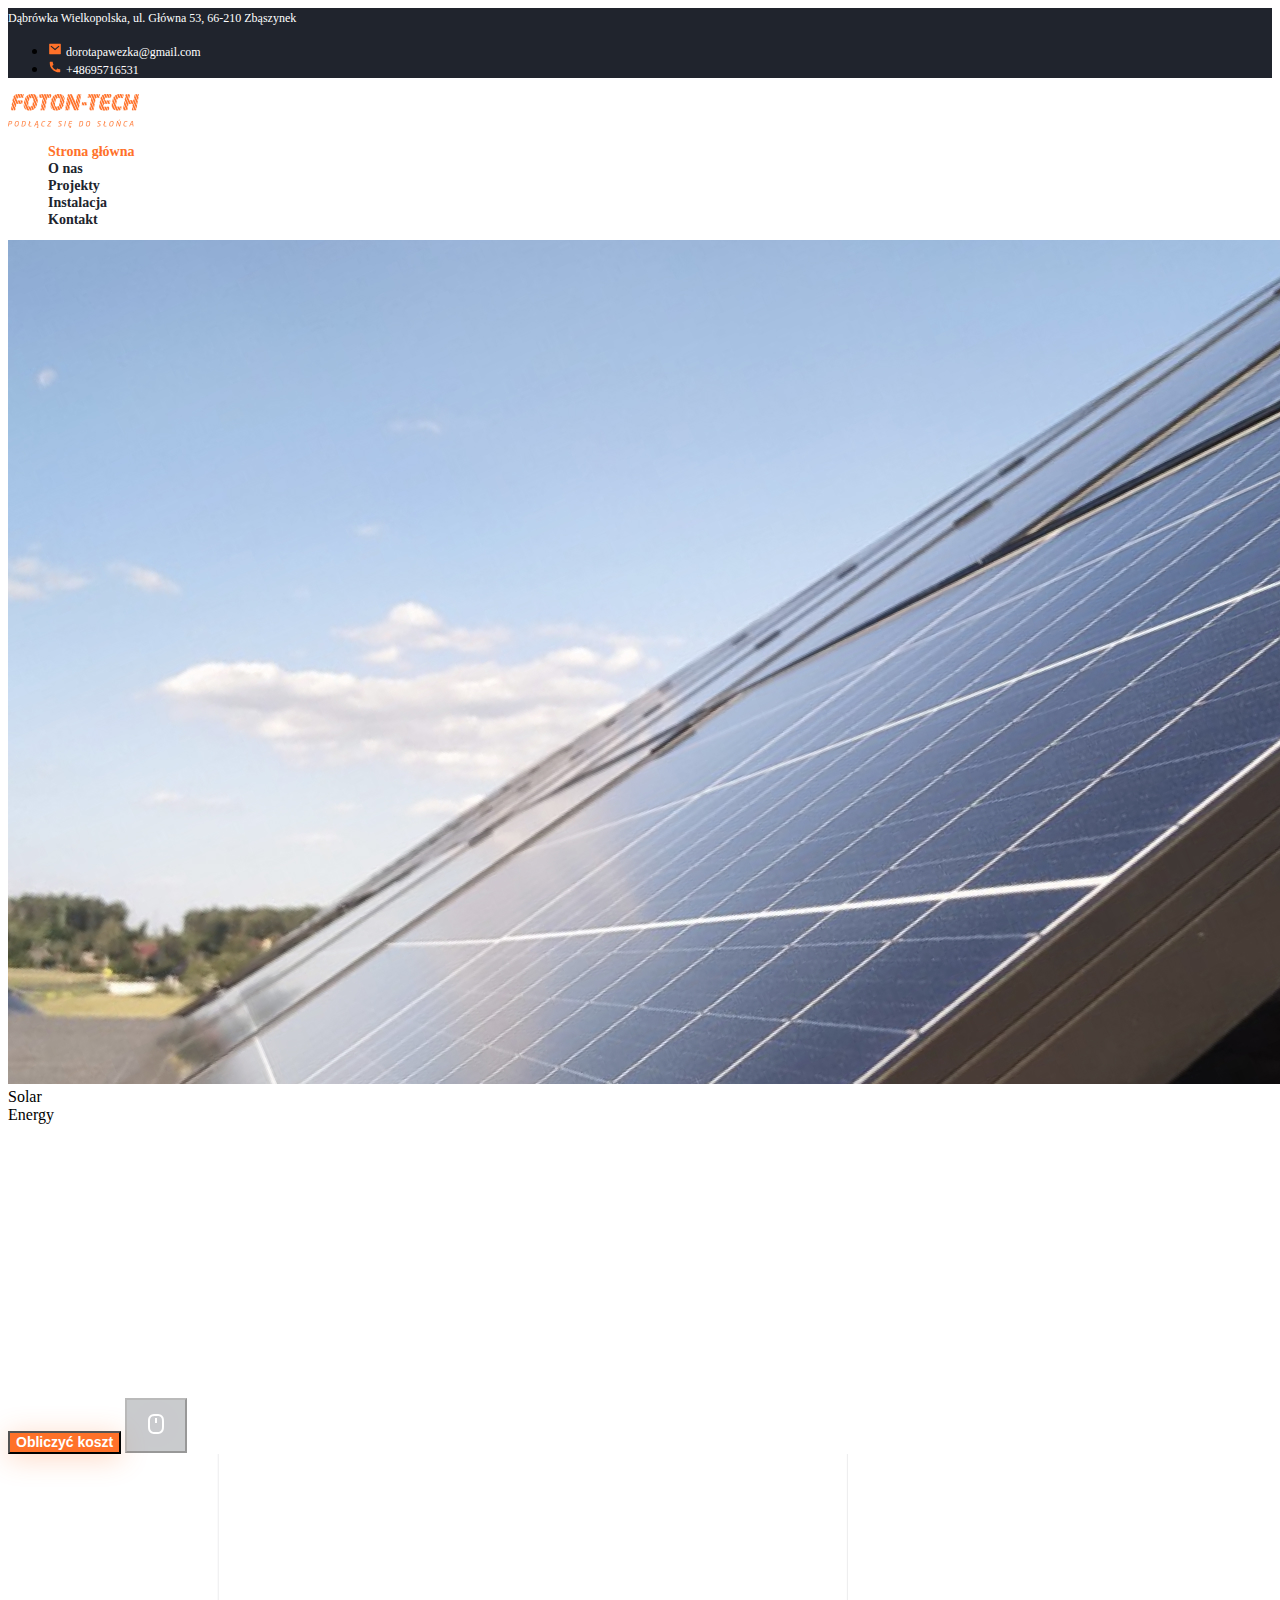
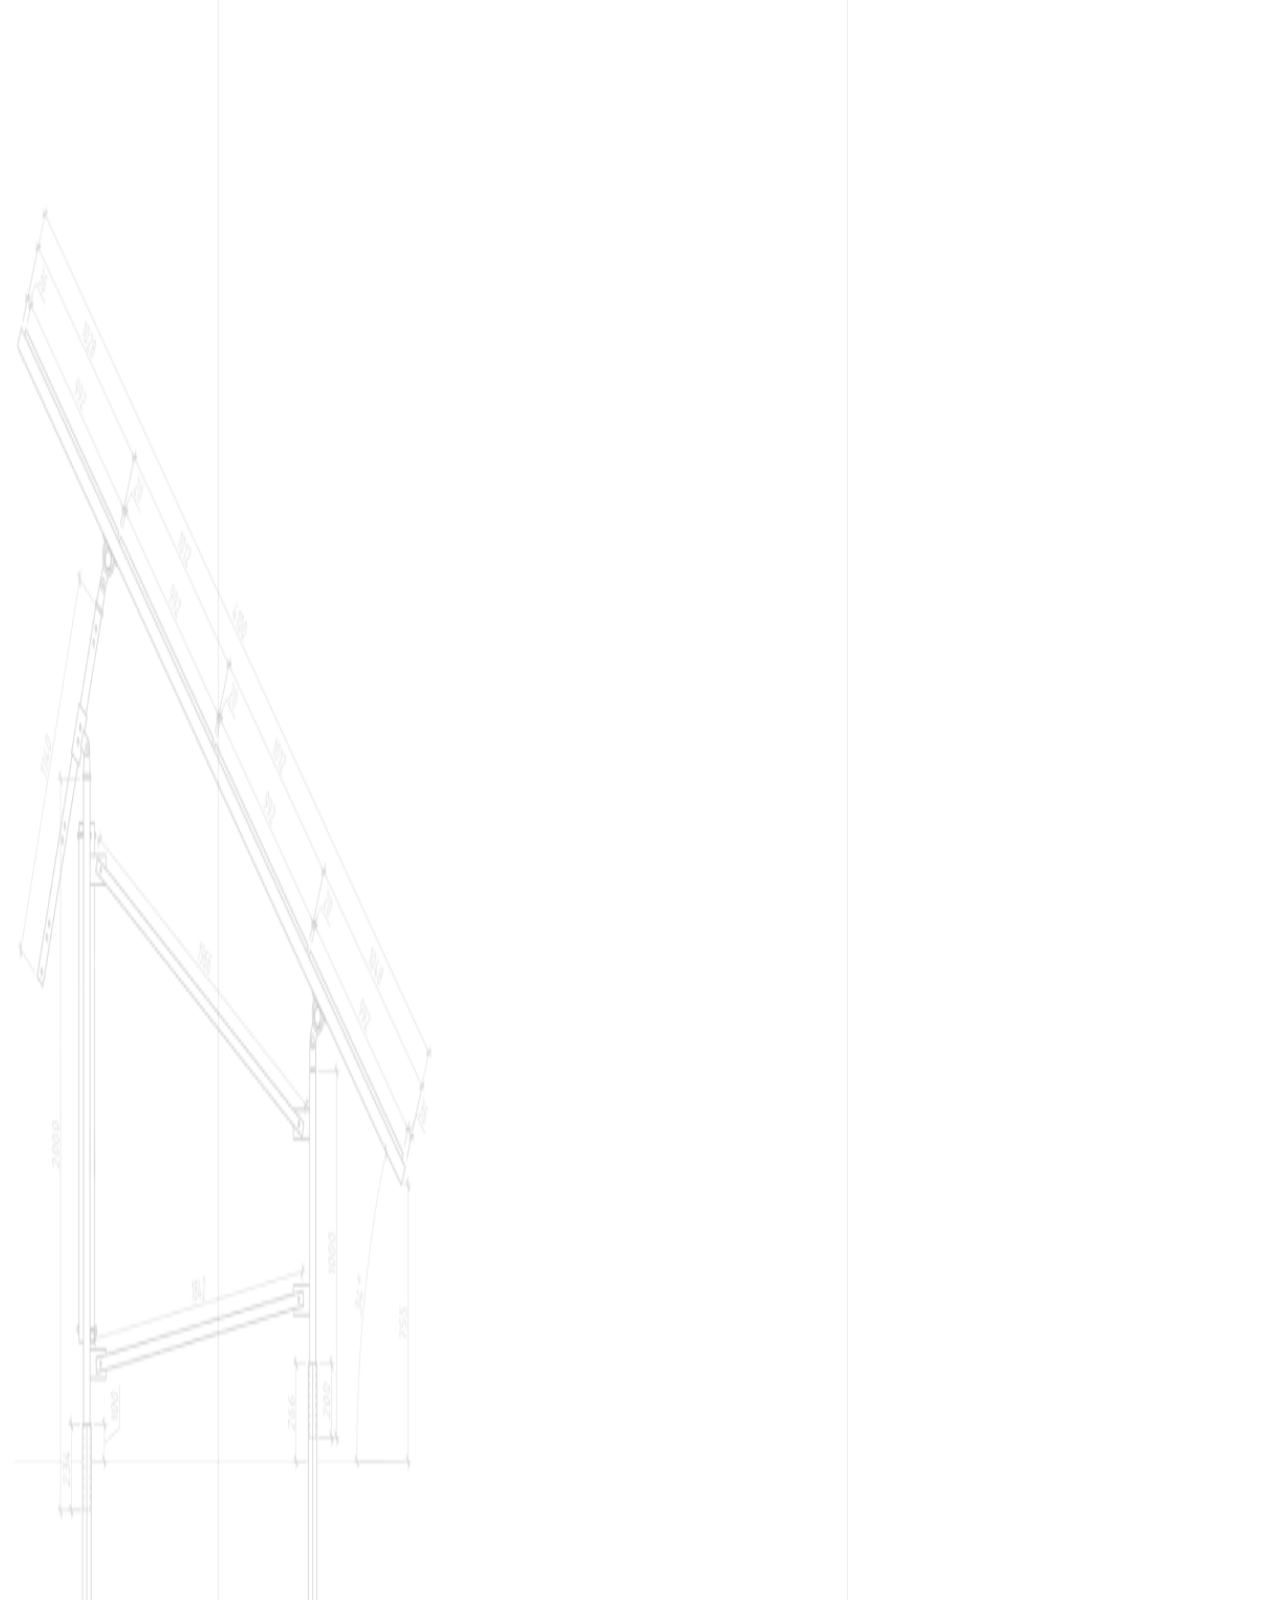
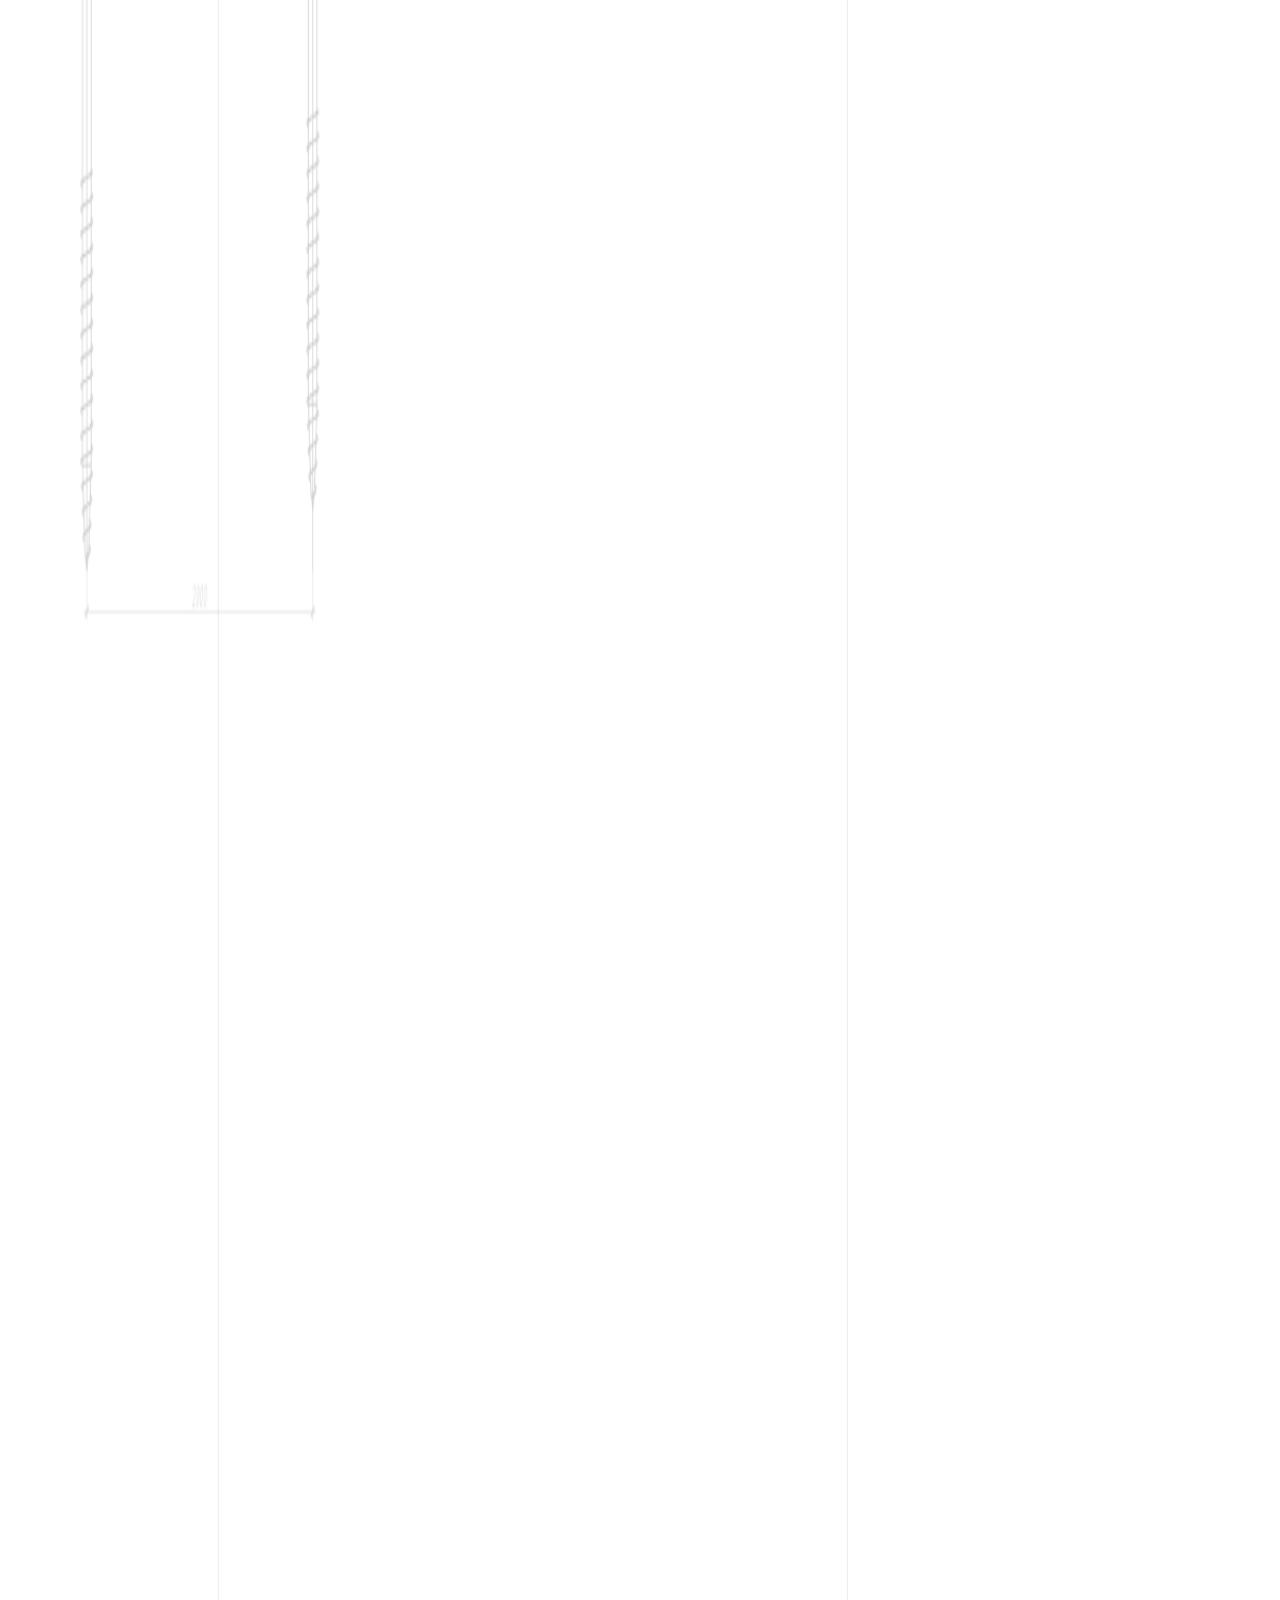
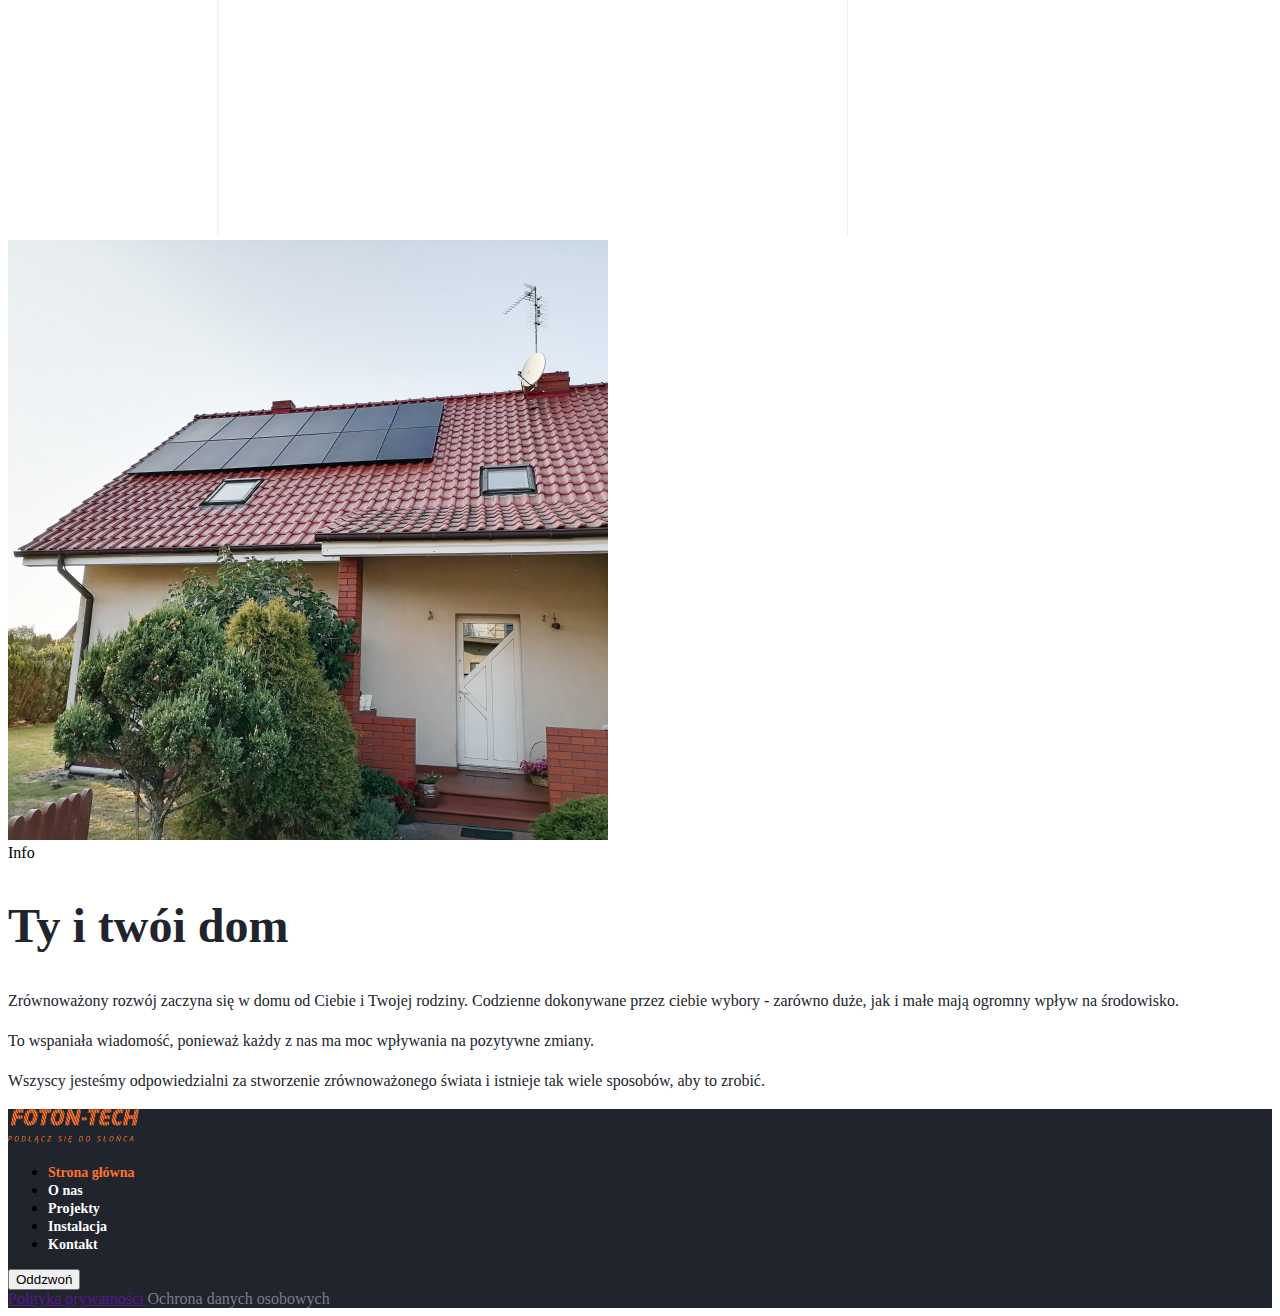
==== index.html @ 4aa88bae "fix 14/06" ====
<!DOCTYPE html>
<html lang="en">
<head>
    <meta charset="UTF-8">
    <meta http-equiv="X-UA-Compatible" content="IE=edge">
    <meta name="viewport" content="width=device-width, initial-scale=1.0">
    <link rel="stylesheet" href="style/style.css">
    <title>Document</title>
</head>
<body>
    <header class="header">
        <div class="wrapper-top">
            <span class="address">
                Dąbrówka Wielkopolska, ul. Główna 53, 66-210 Zbąszynek
            </span>
            <ul class="contacts">
                <li>
                    <svg width="14" height="14" viewBox="0 0 14 14" fill="none" xmlns="http://www.w3.org/2000/svg">
                        <path d="M1.75002 1.75H12.25C12.4047 1.75 12.5531 1.81146 12.6625 1.92085C12.7719 2.03025 12.8334 2.17862 12.8334 2.33333V11.6667C12.8334 11.8214 12.7719 11.9697 12.6625 12.0791C12.5531 12.1885 12.4047 12.25 12.25 12.25H1.75002C1.59531 12.25 1.44694 12.1885 1.33754 12.0791C1.22815 11.9697 1.16669 11.8214 1.16669 11.6667V2.33333C1.16669 2.17862 1.22815 2.03025 1.33754 1.92085C1.44694 1.81146 1.59531 1.75 1.75002 1.75ZM7.03502 6.81508L3.29469 3.63883L2.53927 4.52783L7.0426 8.35158L11.4649 4.52492L10.7019 3.64233L7.0356 6.81508H7.03502Z" fill="#FF7129"/>
                        </svg>
                        
                    <a href="mailto:dorotapawezka@gmail.com">
                        dorotapawezka@gmail.com
                    </a>
                </li>
                <li>
                    <svg width="14" height="14" viewBox="0 0 14 14" fill="none" xmlns="http://www.w3.org/2000/svg">
                        <path d="M12.25 9.57833V11.641C12.2501 11.7887 12.1941 11.9309 12.0934 12.0389C11.9927 12.147 11.8548 12.2128 11.7075 12.2232C11.4526 12.2407 11.2443 12.25 11.0833 12.25C5.92842 12.25 1.75 8.07158 1.75 2.91667C1.75 2.75567 1.75875 2.54742 1.77683 2.2925C1.78717 2.14518 1.85301 2.00726 1.96105 1.90657C2.0691 1.80589 2.21131 1.74993 2.359 1.75H4.42167C4.49402 1.74993 4.56382 1.77675 4.61751 1.82526C4.67119 1.87377 4.70493 1.94051 4.71217 2.0125C4.72558 2.14667 4.73783 2.25342 4.7495 2.3345C4.86543 3.14354 5.103 3.9304 5.45417 4.66842C5.50958 4.78508 5.47342 4.9245 5.36842 4.99917L4.10958 5.89867C4.87926 7.6921 6.30849 9.12132 8.10192 9.891L9.00025 8.6345C9.03697 8.58317 9.09054 8.54635 9.15162 8.53046C9.21271 8.51458 9.27743 8.52064 9.3345 8.54758C10.0724 8.89809 10.8591 9.13507 11.6678 9.2505C11.7489 9.26217 11.8557 9.275 11.9887 9.28783C12.0606 9.2952 12.1271 9.329 12.1755 9.38267C12.2239 9.43634 12.2507 9.50607 12.2506 9.57833H12.25Z" fill="#FF7129"/>
                        </svg>
                        
                    <a href="tel:+48695716531">
                        +48695716531
                    </a>
                </li>
            </ul>
        </div>
        <div class="wrapper-bottom">
            <a class="logo" href="index.html">
                <img src="./img/header_logo.png" height="34" width="131" alt="logo">
            </a>
            <nav class="navigation">
                <ul>
                    <li>
                        <a href="" class="active">Strona główna</a>
                    </li>
                    <li><a href="">O nas</a></li>
                    <li><a href="">Projekty</a></li>
                    <li><a href="">Instalacja</a></li>
                    <li><a href="">Kontakt</a></li>
                </ul>
            </nav>      
        </div>
    </header>

    <main>
        <section class="start-screen">
            <img src="./img/main_bg.jpg" alt="bg" height="844" width="1600">
            <div>Solar</div>
            <div>Energy</div>
            <h1 class="main-title">
                Panele Fotowoltaiczne
            </h1>
            <p class="slogan">
                Kompleksowe usługi w zakresie montażu i podłączenia paneli słonecznych.
            </p>
            <button class="btn">
                Obliczyć koszt
            </button>
            <button class="btn-scroll">
            <svg width="46" height="46" viewBox="0 0 46 46" fill="none" xmlns="http://www.w3.org/2000/svg">
                <circle opacity="0.4" cx="23" cy="23" r="23" fill="#7B7E85"/>
                <path d="M22.141 15C20.559 15 19.754 15.169 19.013 15.565C18.395 15.8901 17.8901 16.395 17.565 17.013C17.169 17.753 17 18.559 17 20.14V25.858C17 27.44 17.169 28.245 17.565 28.986C17.902 29.616 18.383 30.097 19.013 30.434C19.753 30.83 20.559 30.999 22.141 30.999H23.859C25.441 30.999 26.246 30.83 26.987 30.434C27.605 30.1089 28.1098 29.604 28.435 28.986C28.831 28.246 29 27.44 29 25.858V20.14C29 18.558 28.831 17.753 28.435 17.012C28.1098 16.394 27.605 15.8891 26.987 15.564C26.247 15.169 25.441 15 23.86 15H22.14H22.141ZM22.141 13H23.859C25.873 13 26.953 13.278 27.931 13.801C28.8973 14.3125 29.6875 15.1027 30.199 16.069C30.722 17.047 31 18.127 31 20.141V25.859C31 27.873 30.722 28.953 30.199 29.931C29.6875 30.8973 28.8973 31.6875 27.931 32.199C26.953 32.722 25.873 33 23.859 33H22.14C20.126 33 19.046 32.722 18.068 32.199C17.1017 31.6875 16.3115 30.8973 15.8 29.931C15.278 28.953 15 27.873 15 25.859V20.14C15 18.126 15.278 17.046 15.801 16.068C16.3129 15.1019 17.1035 14.3121 18.07 13.801C19.047 13.278 20.127 13 22.141 13ZM22 17H24V22H22V17Z" fill="white"/>
            </svg>
            </button>

        </section>
        
        <section class="main-content">
            <div class="">
                <img src="./img/main_content_bg.png" alt="" height="3582" width="1469">
            </div>
            <div class="">
                <img src="./img/main_content_photo.jpg" alt="house" height="600" width="600">
            </div>
            <div>
                <div>Info</div>
                <h2 class="main-content-header">Ty i twói dom</h2>
                <article class="main-content-article">
                    <p>Zrównoważony rozwój zaczyna się w domu od Ciebie i Twojej rodziny.
            Codzienne dokonywane przez ciebie wybory - zarówno duże, jak i małe
            mają ogromny wpływ na środowisko.
                    </p>
                    <p>To wspaniała wiadomość, ponieważ każdy z nas ma moc wpływania
            na pozytywne zmiany.</p>
                    <p>Wszyscy jesteśmy odpowiedzialni za stworzenie zrównoważonego
            świata i istnieje tak wiele sposobów, aby to zrobić.</p>
                </article>
            </div>
        </section>
           
    </main>
    <footer class="footer">
        <div class="footer-top">
            <a class="logo" href="index.html">
                <img src="./img/header_logo.png" height="34" width="131" alt="logo">
            </a>
            <nav class="navigation">
                <ul>
                    <li>
                        <a href="" class="active">Strona główna</a>
                    </li>
                    <li><a href="">O nas</a></li>
                    <li><a href="">Projekty</a></li>
                    <li><a href="">Instalacja</a></li>
                    <li><a href="">Kontakt</a></li>
                </ul>
            </nav>
            <button class="footer-btn">Oddzwoń</button>    
        </div>

        <div class="footer-bottom">
            <a class="" href=""> Polityka prywatności </a>
            <span>Ochrona danych osobowych</span>
        </div>
    </footer>
</body>
</html>
---- style/style.css ----
.header .wrapper-top {
background-color:#20242D;
}

.header .address{
color: #FFFFFF;
font-size: 12px;
font-style: normal;
font-weight: 400;
line-height: 14px;
letter-spacing: 0em;
text-align: left;
}

.header .contacts a {
color: #FFFFFF;
font-size: 12px;
font-style: normal;
font-weight: 400;
line-height: 14px;
letter-spacing: 0em;
text-align: left;
text-decoration: none;
}

.header .wrapper-bottom {
color: #FFFFFF;
font-size: 12px;
font-style: normal;
font-weight: 400;
line-height: 14px;
letter-spacing: 0em;
text-align: left;
}

.header .navigation a {
color: #20242D;
font-size: 14px;
font-style: normal;
font-weight: 600;
line-height: 17px;
letter-spacing: 0em;
text-align: left;
text-decoration: none;
}
.header .navigation .active {
color: #FF7129;
}

.start-screen .main-title {
color: #FFFFFF;
font-size: 92px;
font-style: normal;
font-weight: 700;
line-height: 111px;
letter-spacing: 0em;
text-align: center;

}

.start-screen .slogan {
color: #FFFFFF;
font-size: 16px;
font-style: normal;
font-weight: 400;
line-height: 24px;
letter-spacing: 0em;
text-align: center;
}

.start-screen .btn {
background: #FF7129;
box-shadow: 0px 4px 28px rgba(255, 113, 41, 0.29);
font-size: 14px;
font-style: normal;
font-weight: 700;
line-height: 17px;
letter-spacing: 0em;
text-align: center;
color: #FFFFFF;
}

.start-screen .btn-scroll {
    background: #7B7E85;
    opacity: 0.4;   
}

.main-content .main-content-header{
    font-size: 48px;
    font-style: normal;
    font-weight: 700;
    line-height: 47px;
    letter-spacing: 0em;
    text-align: left;
    color: #20242D;

}
.main-content .main-content-article {
color: #20242D;
font-size: 16px;
font-style: normal;
font-weight: 400;
line-height: 24px;
letter-spacing: 0em;
text-align: left;
}

.footer {
    background: #20242D;
}

.footer .navigation a{
font-size: 14px;
font-style: normal;
font-weight: 600;
line-height: 17px;
letter-spacing: 0em;
text-align: left;
color: #FFFFFF;
text-decoration: none;

}

.footer .navigation .active {
    color: #FF7129;
    }

.footer .footer-bottom {
    color: #7B7E85;
}
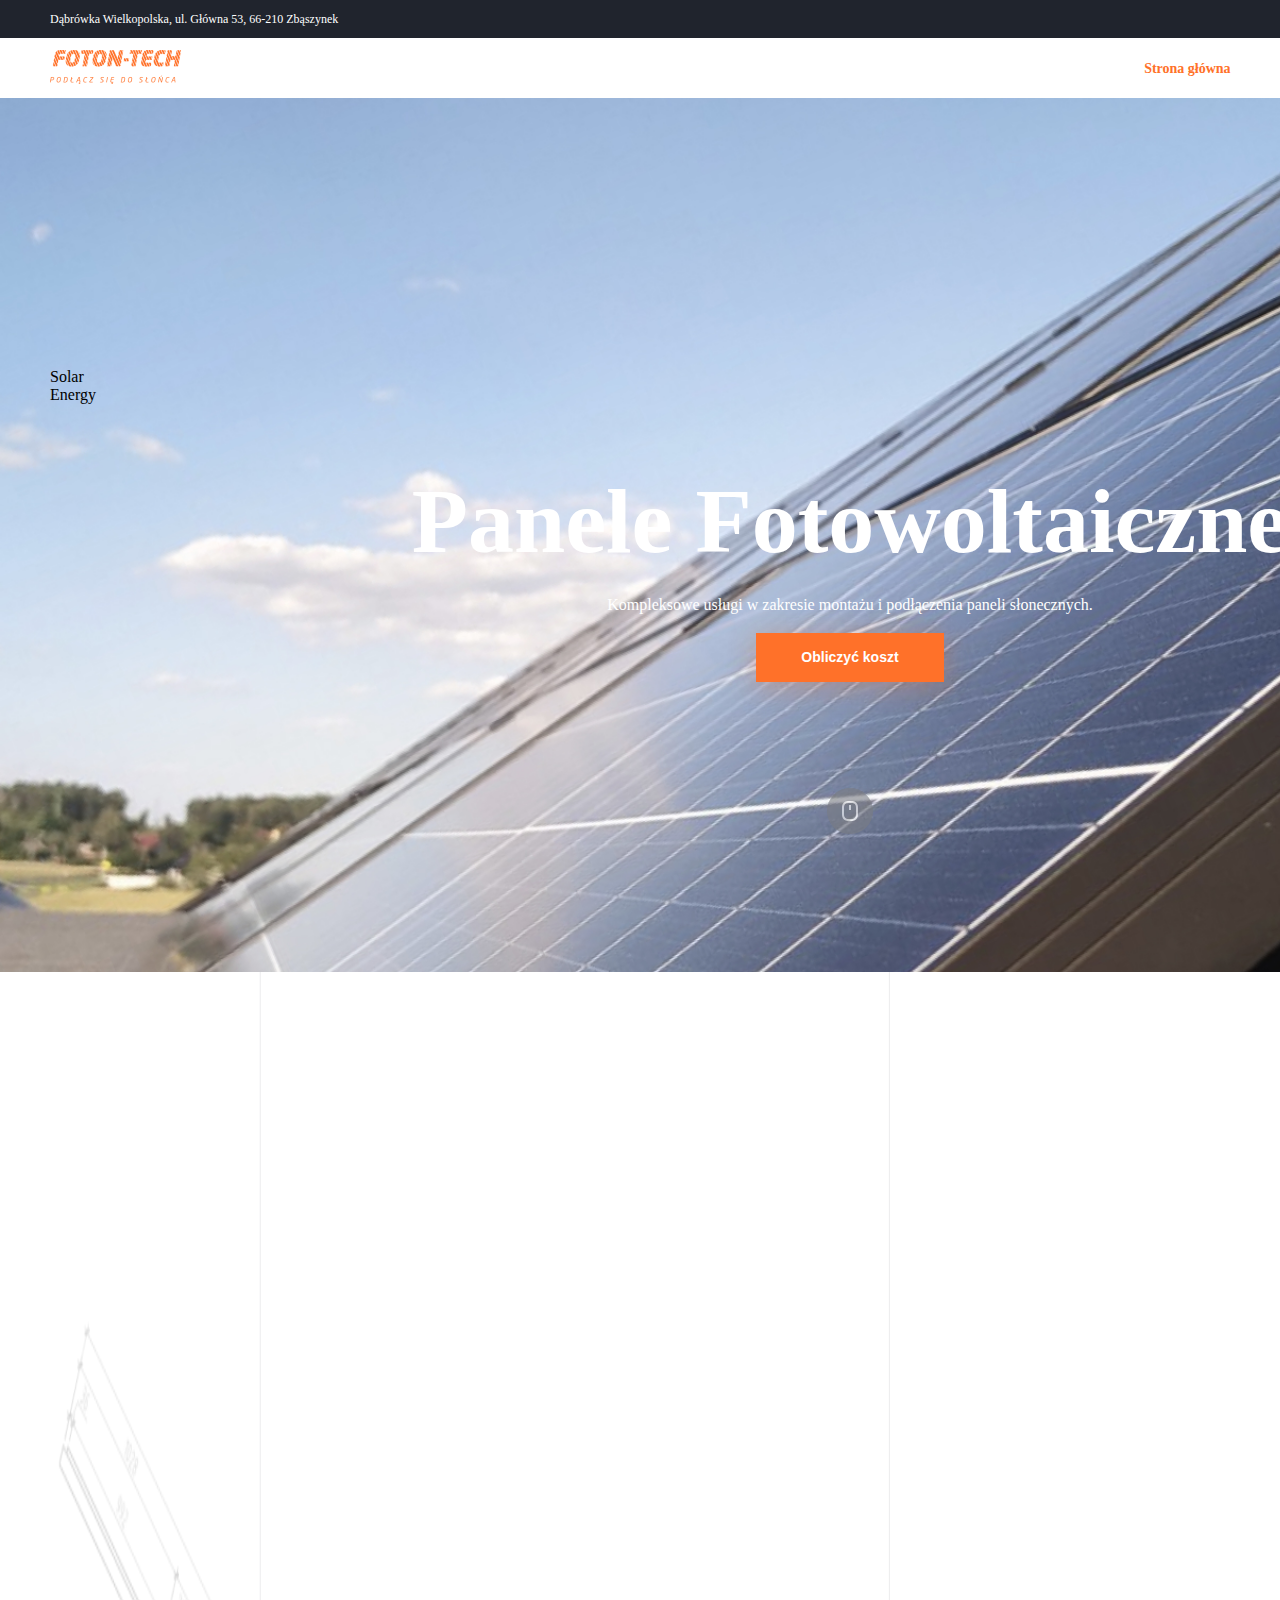
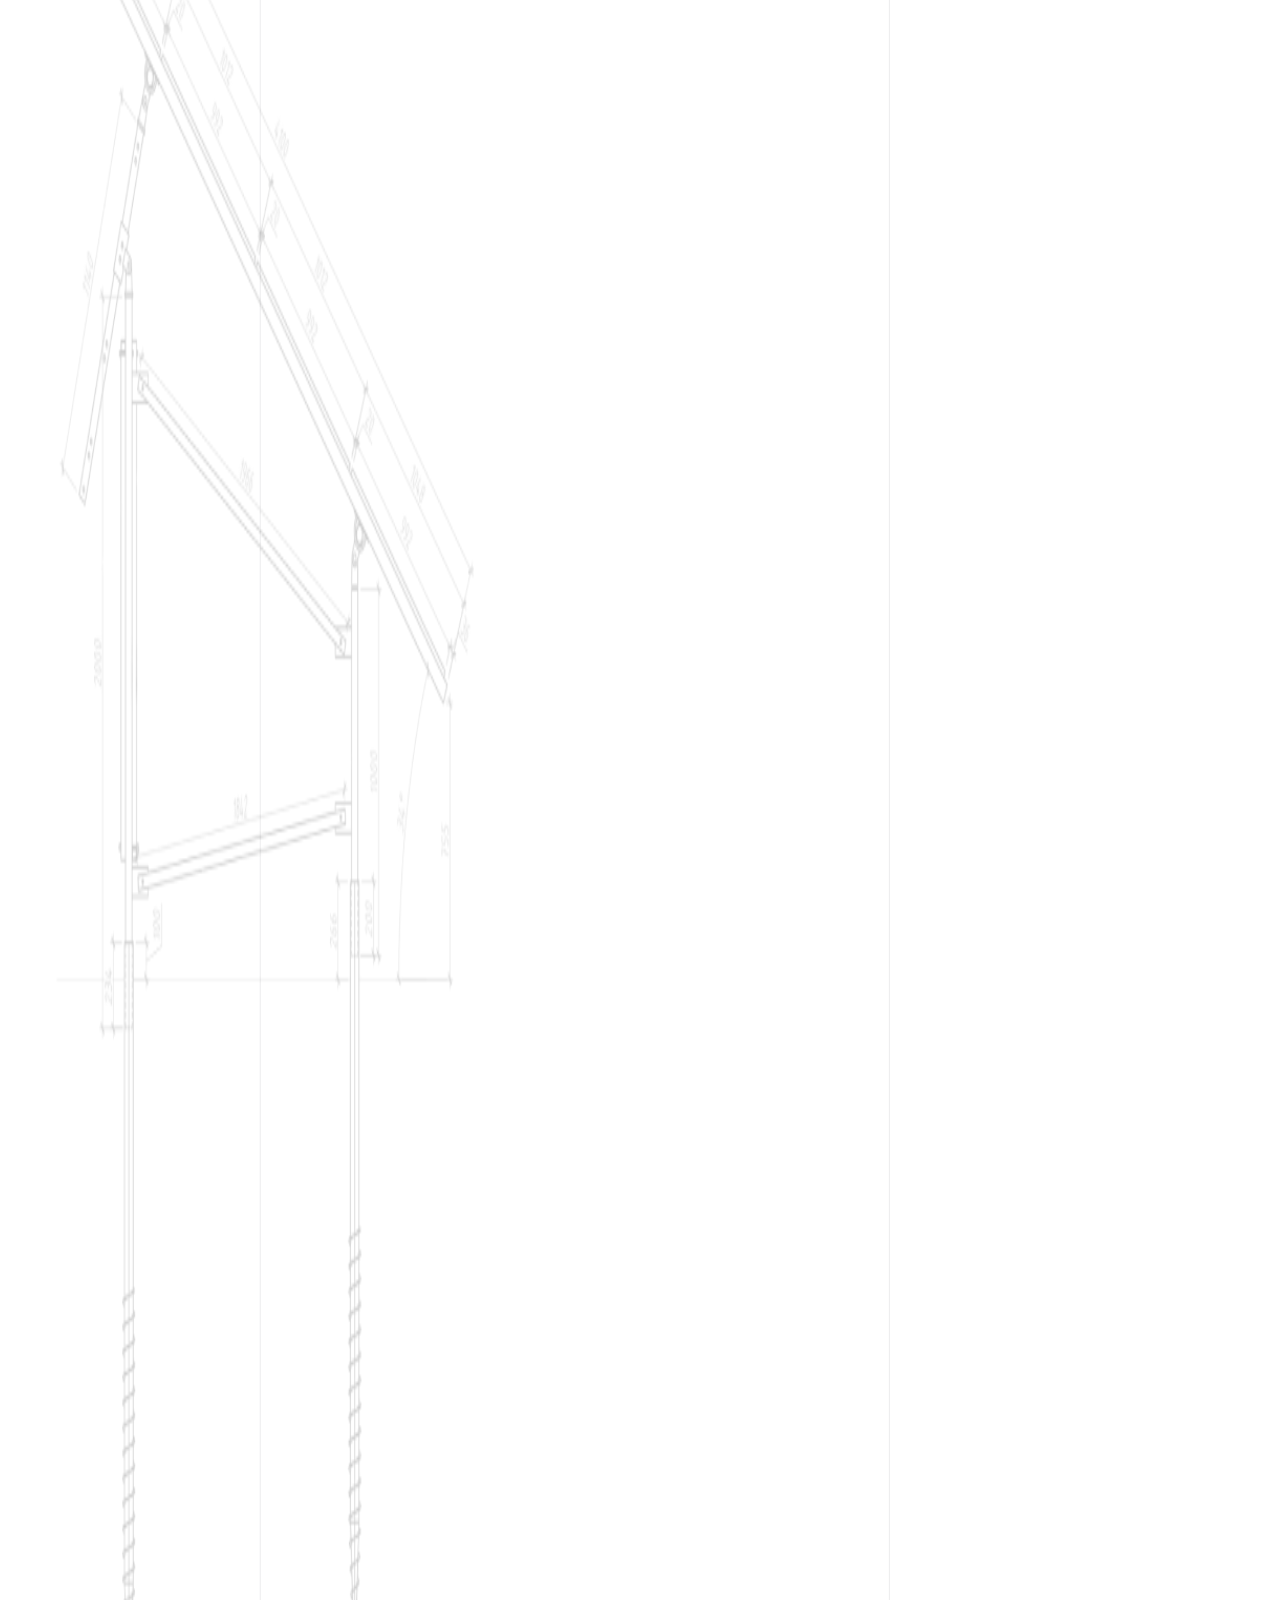
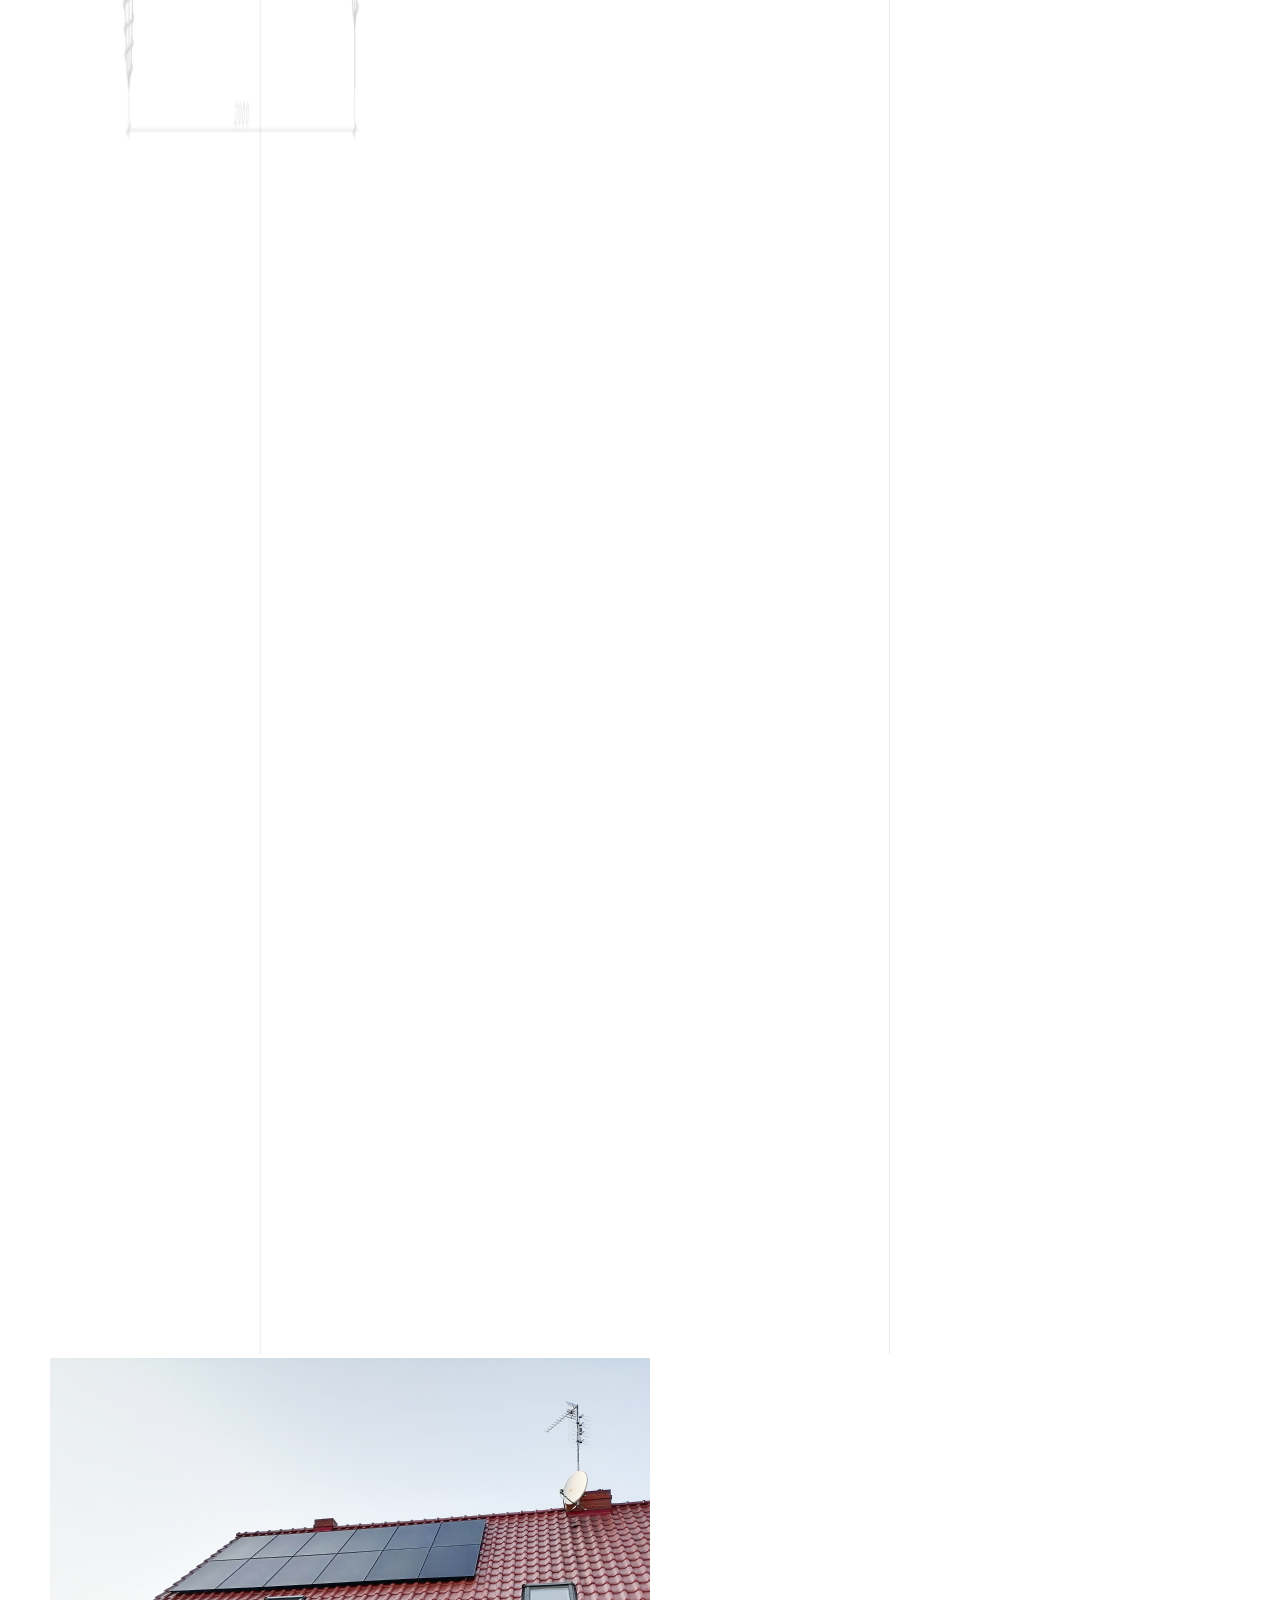
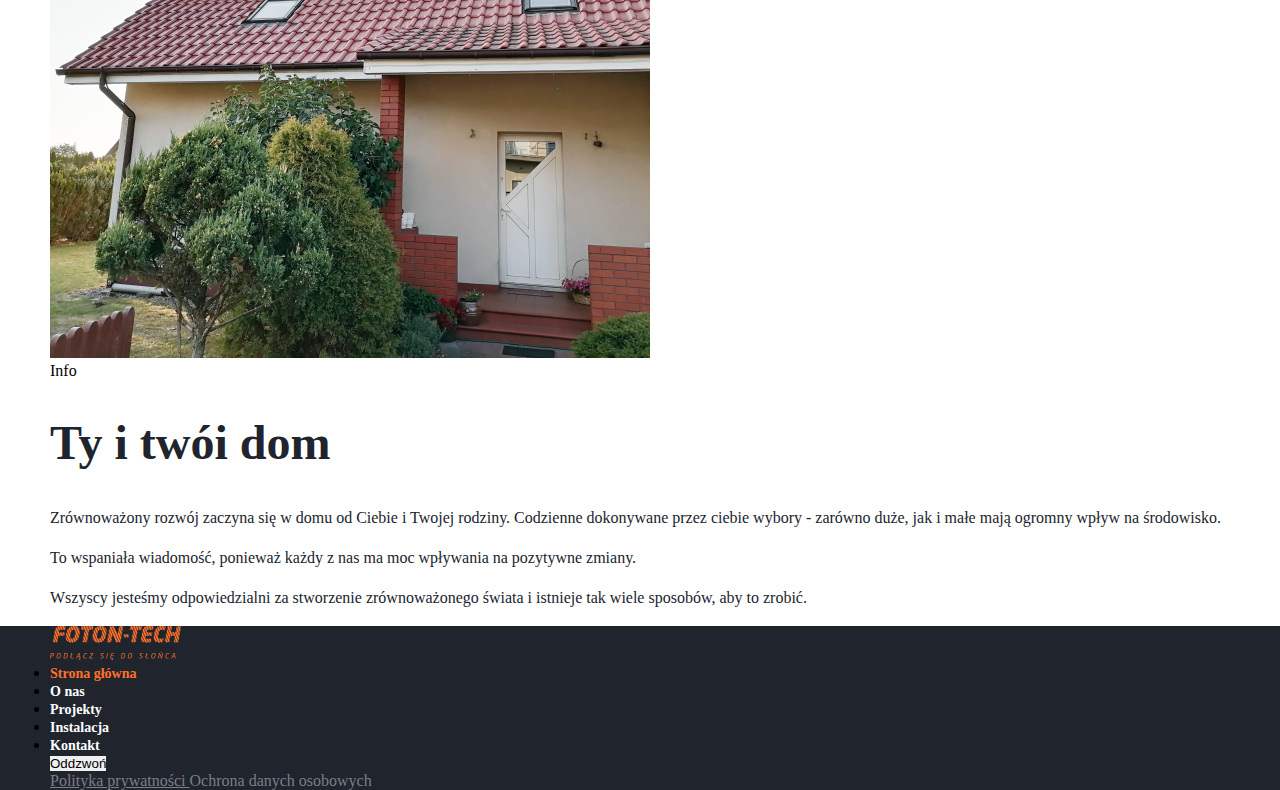
==== commit f9eb04e6: "add flex" ====
--- a/index.html
+++ b/index.html
@@ -10,53 +10,60 @@
 <body>
     <header class="header">
         <div class="wrapper-top">
-            <span class="address">
-                Dąbrówka Wielkopolska, ul. Główna 53, 66-210 Zbąszynek
-            </span>
-            <ul class="contacts">
-                <li>
-                    <svg width="14" height="14" viewBox="0 0 14 14" fill="none" xmlns="http://www.w3.org/2000/svg">
-                        <path d="M1.75002 1.75H12.25C12.4047 1.75 12.5531 1.81146 12.6625 1.92085C12.7719 2.03025 12.8334 2.17862 12.8334 2.33333V11.6667C12.8334 11.8214 12.7719 11.9697 12.6625 12.0791C12.5531 12.1885 12.4047 12.25 12.25 12.25H1.75002C1.59531 12.25 1.44694 12.1885 1.33754 12.0791C1.22815 11.9697 1.16669 11.8214 1.16669 11.6667V2.33333C1.16669 2.17862 1.22815 2.03025 1.33754 1.92085C1.44694 1.81146 1.59531 1.75 1.75002 1.75ZM7.03502 6.81508L3.29469 3.63883L2.53927 4.52783L7.0426 8.35158L11.4649 4.52492L10.7019 3.64233L7.0356 6.81508H7.03502Z" fill="#FF7129"/>
-                        </svg>
-                        
-                    <a href="mailto:dorotapawezka@gmail.com">
-                        dorotapawezka@gmail.com
-                    </a>
-                </li>
-                <li>
-                    <svg width="14" height="14" viewBox="0 0 14 14" fill="none" xmlns="http://www.w3.org/2000/svg">
-                        <path d="M12.25 9.57833V11.641C12.2501 11.7887 12.1941 11.9309 12.0934 12.0389C11.9927 12.147 11.8548 12.2128 11.7075 12.2232C11.4526 12.2407 11.2443 12.25 11.0833 12.25C5.92842 12.25 1.75 8.07158 1.75 2.91667C1.75 2.75567 1.75875 2.54742 1.77683 2.2925C1.78717 2.14518 1.85301 2.00726 1.96105 1.90657C2.0691 1.80589 2.21131 1.74993 2.359 1.75H4.42167C4.49402 1.74993 4.56382 1.77675 4.61751 1.82526C4.67119 1.87377 4.70493 1.94051 4.71217 2.0125C4.72558 2.14667 4.73783 2.25342 4.7495 2.3345C4.86543 3.14354 5.103 3.9304 5.45417 4.66842C5.50958 4.78508 5.47342 4.9245 5.36842 4.99917L4.10958 5.89867C4.87926 7.6921 6.30849 9.12132 8.10192 9.891L9.00025 8.6345C9.03697 8.58317 9.09054 8.54635 9.15162 8.53046C9.21271 8.51458 9.27743 8.52064 9.3345 8.54758C10.0724 8.89809 10.8591 9.13507 11.6678 9.2505C11.7489 9.26217 11.8557 9.275 11.9887 9.28783C12.0606 9.2952 12.1271 9.329 12.1755 9.38267C12.2239 9.43634 12.2507 9.50607 12.2506 9.57833H12.25Z" fill="#FF7129"/>
-                        </svg>
-                        
-                    <a href="tel:+48695716531">
-                        +48695716531
-                    </a>
-                </li>
-            </ul>
+            <div class="conteiner">
+                <span class="address">
+                    Dąbrówka Wielkopolska, ul. Główna 53, 66-210 Zbąszynek
+                </span>
+                <ul class="contacts">
+                    <li>
+                        <svg width="14" height="14" viewBox="0 0 14 14" fill="none" xmlns="http://www.w3.org/2000/svg">
+                            <path d="M1.75002 1.75H12.25C12.4047 1.75 12.5531 1.81146 12.6625 1.92085C12.7719 2.03025 12.8334 2.17862 12.8334 2.33333V11.6667C12.8334 11.8214 12.7719 11.9697 12.6625 12.0791C12.5531 12.1885 12.4047 12.25 12.25 12.25H1.75002C1.59531 12.25 1.44694 12.1885 1.33754 12.0791C1.22815 11.9697 1.16669 11.8214 1.16669 11.6667V2.33333C1.16669 2.17862 1.22815 2.03025 1.33754 1.92085C1.44694 1.81146 1.59531 1.75 1.75002 1.75ZM7.03502 6.81508L3.29469 3.63883L2.53927 4.52783L7.0426 8.35158L11.4649 4.52492L10.7019 3.64233L7.0356 6.81508H7.03502Z" fill="#FF7129"/>
+                            </svg>
+                            
+                        <a href="mailto:dorotapawezka@gmail.com">
+                            dorotapawezka@gmail.com
+                        </a>
+                    </li>
+                    <li>
+                        <svg width="14" height="14" viewBox="0 0 14 14" fill="none" xmlns="http://www.w3.org/2000/svg">
+                            <path d="M12.25 9.57833V11.641C12.2501 11.7887 12.1941 11.9309 12.0934 12.0389C11.9927 12.147 11.8548 12.2128 11.7075 12.2232C11.4526 12.2407 11.2443 12.25 11.0833 12.25C5.92842 12.25 1.75 8.07158 1.75 2.91667C1.75 2.75567 1.75875 2.54742 1.77683 2.2925C1.78717 2.14518 1.85301 2.00726 1.96105 1.90657C2.0691 1.80589 2.21131 1.74993 2.359 1.75H4.42167C4.49402 1.74993 4.56382 1.77675 4.61751 1.82526C4.67119 1.87377 4.70493 1.94051 4.71217 2.0125C4.72558 2.14667 4.73783 2.25342 4.7495 2.3345C4.86543 3.14354 5.103 3.9304 5.45417 4.66842C5.50958 4.78508 5.47342 4.9245 5.36842 4.99917L4.10958 5.89867C4.87926 7.6921 6.30849 9.12132 8.10192 9.891L9.00025 8.6345C9.03697 8.58317 9.09054 8.54635 9.15162 8.53046C9.21271 8.51458 9.27743 8.52064 9.3345 8.54758C10.0724 8.89809 10.8591 9.13507 11.6678 9.2505C11.7489 9.26217 11.8557 9.275 11.9887 9.28783C12.0606 9.2952 12.1271 9.329 12.1755 9.38267C12.2239 9.43634 12.2507 9.50607 12.2506 9.57833H12.25Z" fill="#FF7129"/>
+                            </svg>
+                            
+                        <a href="tel:+48695716531">
+                            +48695716531
+                        </a>
+                    </li>
+                </ul>
+            </div>
         </div>
+        
         <div class="wrapper-bottom">
-            <a class="logo" href="index.html">
-                <img src="./img/header_logo.png" height="34" width="131" alt="logo">
-            </a>
-            <nav class="navigation">
-                <ul>
-                    <li>
-                        <a href="" class="active">Strona główna</a>
-                    </li>
-                    <li><a href="">O nas</a></li>
-                    <li><a href="">Projekty</a></li>
-                    <li><a href="">Instalacja</a></li>
-                    <li><a href="">Kontakt</a></li>
-                </ul>
-            </nav>      
+            <div class="conteiner">
+                <a class="logo" href="index.html">
+                    <img src="./img/header_logo.png" height="34" width="131" alt="logo">
+                </a>
+                <nav class="navigation">
+                    <ul>
+                        <li>
+                            <a href="" class="active">Strona główna</a>
+                        </li>
+                        <li><a href="">O nas</a></li>
+                        <li><a href="">Projekty</a></li>
+                        <li><a href="">Instalacja</a></li>
+                        <li><a href="">Kontakt</a></li>
+                    </ul>
+                </nav> 
+            </div>     
         </div>
     </header>
 
     <main>
         <section class="start-screen">
-            <img src="./img/main_bg.jpg" alt="bg" height="844" width="1600">
+            <div class="conteiner">
             <div>Solar</div>
             <div>Energy</div>
+            
+            
             <h1 class="main-title">
                 Panele Fotowoltaiczne
             </h1>
@@ -72,10 +79,12 @@
                 <path d="M22.141 15C20.559 15 19.754 15.169 19.013 15.565C18.395 15.8901 17.8901 16.395 17.565 17.013C17.169 17.753 17 18.559 17 20.14V25.858C17 27.44 17.169 28.245 17.565 28.986C17.902 29.616 18.383 30.097 19.013 30.434C19.753 30.83 20.559 30.999 22.141 30.999H23.859C25.441 30.999 26.246 30.83 26.987 30.434C27.605 30.1089 28.1098 29.604 28.435 28.986C28.831 28.246 29 27.44 29 25.858V20.14C29 18.558 28.831 17.753 28.435 17.012C28.1098 16.394 27.605 15.8891 26.987 15.564C26.247 15.169 25.441 15 23.86 15H22.14H22.141ZM22.141 13H23.859C25.873 13 26.953 13.278 27.931 13.801C28.8973 14.3125 29.6875 15.1027 30.199 16.069C30.722 17.047 31 18.127 31 20.141V25.859C31 27.873 30.722 28.953 30.199 29.931C29.6875 30.8973 28.8973 31.6875 27.931 32.199C26.953 32.722 25.873 33 23.859 33H22.14C20.126 33 19.046 32.722 18.068 32.199C17.1017 31.6875 16.3115 30.8973 15.8 29.931C15.278 28.953 15 27.873 15 25.859V20.14C15 18.126 15.278 17.046 15.801 16.068C16.3129 15.1019 17.1035 14.3121 18.07 13.801C19.047 13.278 20.127 13 22.141 13ZM22 17H24V22H22V17Z" fill="white"/>
             </svg>
             </button>
-
+            
+            </div>
         </section>
         
         <section class="main-content">
+            <div class="conteiner">
             <div class="">
                 <img src="./img/main_content_bg.png" alt="" height="3582" width="1469">
             </div>
@@ -96,10 +105,12 @@
             świata i istnieje tak wiele sposobów, aby to zrobić.</p>
                 </article>
             </div>
+            </div>
         </section>
            
     </main>
     <footer class="footer">
+        <div class="conteiner">
         <div class="footer-top">
             <a class="logo" href="index.html">
                 <img src="./img/header_logo.png" height="34" width="131" alt="logo">
@@ -122,6 +133,7 @@
             <a class="" href=""> Polityka prywatności </a>
             <span>Ochrona danych osobowych</span>
         </div>
+        </div>
     </footer>
 </body>
 </html>
--- a/style/style.css
+++ b/style/style.css
@@ -1,6 +1,51 @@
+
+
+body {
+    margin: 0;
+}
+
+button {
+    padding: 0;
+    border: 0;
+}
+
+ul {
+    padding: 0;
+    margin: 0;
+    list-style: 0;
+}
+
+.conteiner {
+    width: 1600px;
+    padding-left: 50px;
+    padding-right: 50px;
+    margin-left: auto;
+    margin-right: auto;
+}
 .header .wrapper-top {
 background-color:#20242D;
-}
+padding-top: 10px;
+padding-bottom: 10px;
+}
+
+.header .wrapper-top .conteiner{
+display: flex;
+justify-content: space-between;
+align-items: center;
+}
+
+.header .wrapper-top .contacts {
+    display: flex;
+    justify-content: flex-start;
+    align-items: center;
+}
+
+.header .contacts li {
+margin-right: 56px;
+}
+.header .contacts li:last-child {
+    margin-right: 0px;
+    }
 
 .header .address{
 color: #FFFFFF;
@@ -24,14 +69,37 @@
 }
 
 .header .wrapper-bottom {
-color: #FFFFFF;
-font-size: 12px;
-font-style: normal;
-font-weight: 400;
-line-height: 14px;
-letter-spacing: 0em;
-text-align: left;
-}
+    color: #FFFFFF;
+    font-size: 12px;
+    font-style: normal;
+    font-weight: 400;
+    line-height: 14px;
+    letter-spacing: 0em;
+    text-align: left;
+padding-top: 12px;
+padding-bottom: 11px;
+}
+
+.header .wrapper-bottom .conteiner {
+    display: flex;
+    justify-content: space-between;
+    align-items: center;
+}
+
+.header .navigation ul {
+display: flex;
+justify-content: space-between;
+align-items: center;
+}
+
+.header .navigation li {
+    margin-right: 56px;
+}
+
+.header .navigation li:last-child {
+    margin-right: 0px;
+}
+
 
 .header .navigation a {
 color: #20242D;
@@ -46,7 +114,16 @@
 .header .navigation .active {
 color: #FF7129;
 }
-
+.start-screen .conteiner{
+    background: #777;
+    padding-top: 270px;
+    padding-bottom: 138px;
+    background-image: url(../img/main_bg.jpg);
+    background-size: cover;
+    background-repeat: no-repeat;
+    background-position: 50%;
+    
+}
 .start-screen .main-title {
 color: #FFFFFF;
 font-size: 92px;
@@ -55,6 +132,7 @@
 line-height: 111px;
 letter-spacing: 0em;
 text-align: center;
+margin-bottom: 16px;
 
 }
 
@@ -66,6 +144,9 @@
 line-height: 24px;
 letter-spacing: 0em;
 text-align: center;
+max-width: 508px;
+margin-left: auto;
+margin-right: auto;
 }
 
 .start-screen .btn {
@@ -78,11 +159,27 @@
 letter-spacing: 0em;
 text-align: center;
 color: #FFFFFF;
+width: 188px;
+display: block;
+margin-left: auto;
+margin-right: auto;
+padding-top: 16px;
+padding-bottom: 16px;
+padding-left: 40px;
+padding-right: 40px;
+margin-bottom: 106px;
 }
 
 .start-screen .btn-scroll {
     background: #7B7E85;
-    opacity: 0.4;   
+    opacity: 0.6;  
+    width: 46px;
+    height: 46px;
+    margin-left: auto;
+    margin-right: auto;
+    display: block;
+    border-radius: 50%;
+
 }
 
 .main-content .main-content-header{
@@ -125,6 +222,11 @@
     color: #FF7129;
     }
 
-.footer .footer-bottom {
+.footer .footer-bottom a {
     color: #7B7E85;
-}+}
+
+footer .footer-bottom span {
+    color: #7B7E85;
+}
+
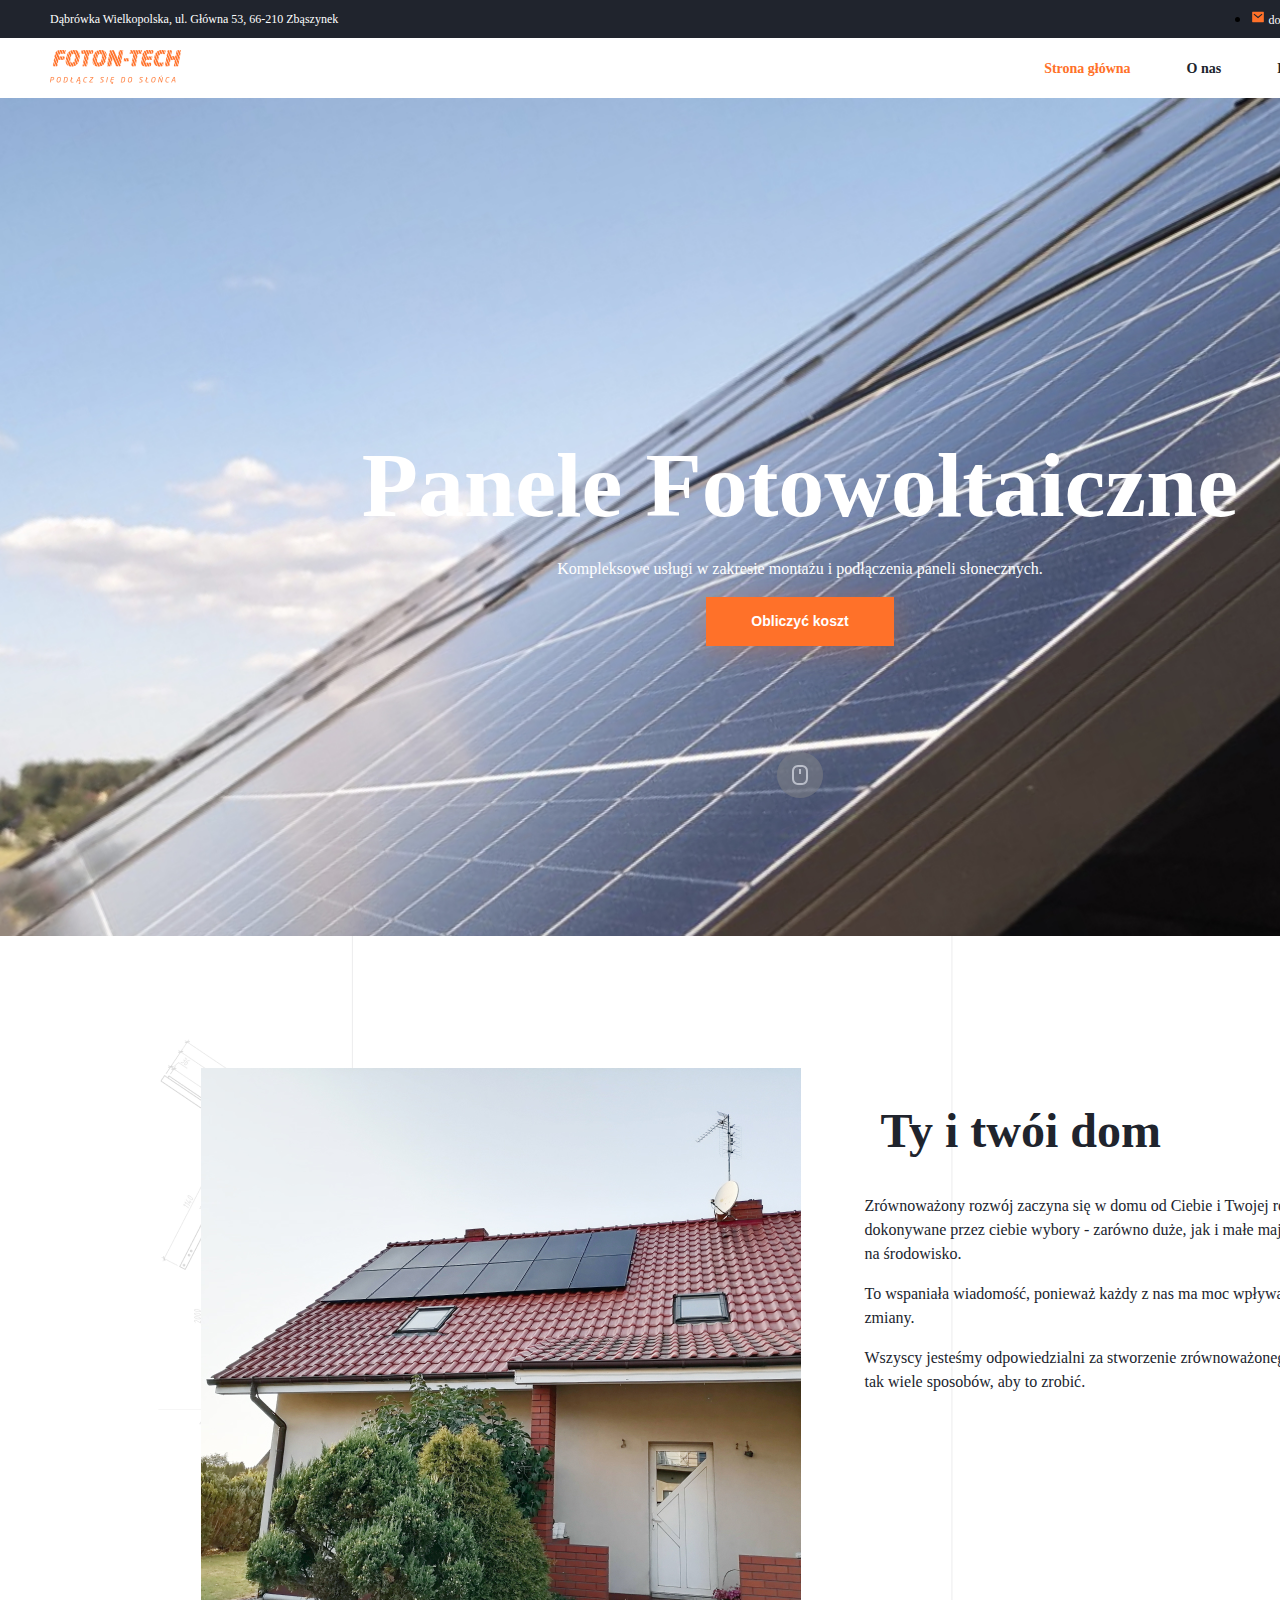
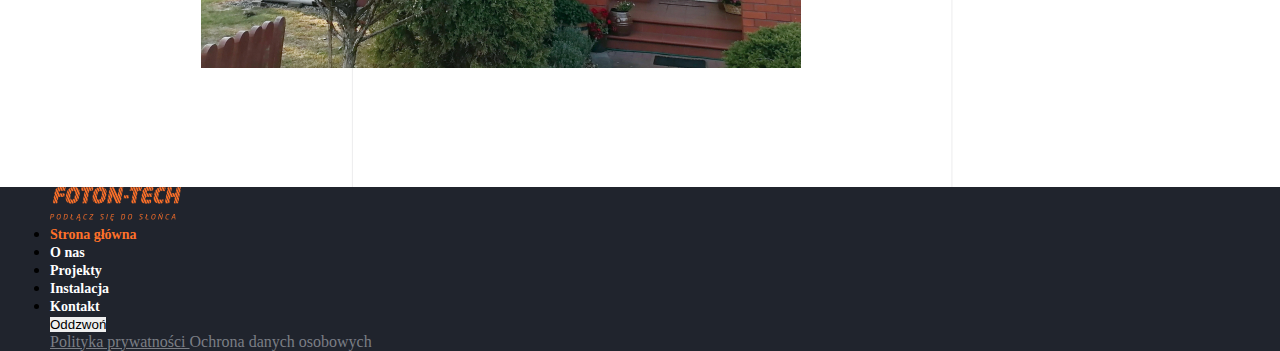
==== commit a2c82923: "19.06" ====
--- a/index.html
+++ b/index.html
@@ -60,51 +60,52 @@
     <main>
         <section class="start-screen">
             <div class="conteiner">
-            <div>Solar</div>
-            <div>Energy</div>
+            <!-- <div>Solar</div>
+            <div>Energy</div> -->
             
-            
-            <h1 class="main-title">
-                Panele Fotowoltaiczne
-            </h1>
-            <p class="slogan">
-                Kompleksowe usługi w zakresie montażu i podłączenia paneli słonecznych.
-            </p>
-            <button class="btn">
-                Obliczyć koszt
-            </button>
-            <button class="btn-scroll">
-            <svg width="46" height="46" viewBox="0 0 46 46" fill="none" xmlns="http://www.w3.org/2000/svg">
-                <circle opacity="0.4" cx="23" cy="23" r="23" fill="#7B7E85"/>
-                <path d="M22.141 15C20.559 15 19.754 15.169 19.013 15.565C18.395 15.8901 17.8901 16.395 17.565 17.013C17.169 17.753 17 18.559 17 20.14V25.858C17 27.44 17.169 28.245 17.565 28.986C17.902 29.616 18.383 30.097 19.013 30.434C19.753 30.83 20.559 30.999 22.141 30.999H23.859C25.441 30.999 26.246 30.83 26.987 30.434C27.605 30.1089 28.1098 29.604 28.435 28.986C28.831 28.246 29 27.44 29 25.858V20.14C29 18.558 28.831 17.753 28.435 17.012C28.1098 16.394 27.605 15.8891 26.987 15.564C26.247 15.169 25.441 15 23.86 15H22.14H22.141ZM22.141 13H23.859C25.873 13 26.953 13.278 27.931 13.801C28.8973 14.3125 29.6875 15.1027 30.199 16.069C30.722 17.047 31 18.127 31 20.141V25.859C31 27.873 30.722 28.953 30.199 29.931C29.6875 30.8973 28.8973 31.6875 27.931 32.199C26.953 32.722 25.873 33 23.859 33H22.14C20.126 33 19.046 32.722 18.068 32.199C17.1017 31.6875 16.3115 30.8973 15.8 29.931C15.278 28.953 15 27.873 15 25.859V20.14C15 18.126 15.278 17.046 15.801 16.068C16.3129 15.1019 17.1035 14.3121 18.07 13.801C19.047 13.278 20.127 13 22.141 13ZM22 17H24V22H22V17Z" fill="white"/>
-            </svg>
-            </button>
-            
+                <div>
+                    <h1 class="main-title">
+                        Panele Fotowoltaiczne
+                    </h1>
+                    <p class="slogan">
+                        Kompleksowe usługi w zakresie montażu i podłączenia paneli słonecznych.
+                    </p>
+                    <button class="btn">
+                        Obliczyć koszt
+                    </button>
+                    <button class="btn-scroll">
+                    <svg width="46" height="46" viewBox="0 0 46 46" fill="none" xmlns="http://www.w3.org/2000/svg">
+                        <circle opacity="0.4" cx="23" cy="23" r="23" fill="#7B7E85"/>
+                        <path d="M22.141 15C20.559 15 19.754 15.169 19.013 15.565C18.395 15.8901 17.8901 16.395 17.565 17.013C17.169 17.753 17 18.559 17 20.14V25.858C17 27.44 17.169 28.245 17.565 28.986C17.902 29.616 18.383 30.097 19.013 30.434C19.753 30.83 20.559 30.999 22.141 30.999H23.859C25.441 30.999 26.246 30.83 26.987 30.434C27.605 30.1089 28.1098 29.604 28.435 28.986C28.831 28.246 29 27.44 29 25.858V20.14C29 18.558 28.831 17.753 28.435 17.012C28.1098 16.394 27.605 15.8891 26.987 15.564C26.247 15.169 25.441 15 23.86 15H22.14H22.141ZM22.141 13H23.859C25.873 13 26.953 13.278 27.931 13.801C28.8973 14.3125 29.6875 15.1027 30.199 16.069C30.722 17.047 31 18.127 31 20.141V25.859C31 27.873 30.722 28.953 30.199 29.931C29.6875 30.8973 28.8973 31.6875 27.931 32.199C26.953 32.722 25.873 33 23.859 33H22.14C20.126 33 19.046 32.722 18.068 32.199C17.1017 31.6875 16.3115 30.8973 15.8 29.931C15.278 28.953 15 27.873 15 25.859V20.14C15 18.126 15.278 17.046 15.801 16.068C16.3129 15.1019 17.1035 14.3121 18.07 13.801C19.047 13.278 20.127 13 22.141 13ZM22 17H24V22H22V17Z" fill="white"/>
+                    </svg>
+                    </button>
+                </div>
             </div>
         </section>
         
         <section class="main-content">
-            <div class="conteiner">
-            <div class="">
-                <img src="./img/main_content_bg.png" alt="" height="3582" width="1469">
-            </div>
-            <div class="">
-                <img src="./img/main_content_photo.jpg" alt="house" height="600" width="600">
-            </div>
-            <div>
-                <div>Info</div>
-                <h2 class="main-content-header">Ty i twói dom</h2>
-                <article class="main-content-article">
-                    <p>Zrównoważony rozwój zaczyna się w domu od Ciebie i Twojej rodziny.
-            Codzienne dokonywane przez ciebie wybory - zarówno duże, jak i małe
-            mają ogromny wpływ na środowisko.
-                    </p>
-                    <p>To wspaniała wiadomość, ponieważ każdy z nas ma moc wpływania
-            na pozytywne zmiany.</p>
-                    <p>Wszyscy jesteśmy odpowiedzialni za stworzenie zrównoważonego
-            świata i istnieje tak wiele sposobów, aby to zrobić.</p>
-                </article>
-            </div>
+         
+            
+            <div class="conteiner main-block">
+            
+                <div class="">
+                    <img src="./img/main_content_photo.jpg" alt="house" height="600" width="600">
+                </div>
+                
+                <div class="main-info-content">
+                    <!-- <div>Info</div> -->
+                    <h2 class="main-content-header">Ty i twói dom</h2>
+                    <article class="main-content-article">
+                        <p>Zrównoważony rozwój zaczyna się w domu od Ciebie i Twojej rodziny.
+                Codzienne dokonywane przez ciebie wybory - zarówno duże, jak i małe
+                mają ogromny wpływ na środowisko.
+                        </p>
+                        <p>To wspaniała wiadomość, ponieważ każdy z nas ma moc wpływania
+                na pozytywne zmiany.</p>
+                        <p>Wszyscy jesteśmy odpowiedzialni za stworzenie zrównoważonego
+                świata i istnieje tak wiele sposobów, aby to zrobić.</p>
+                    </article>
+                </div>
             </div>
         </section>
            
--- a/style/style.css
+++ b/style/style.css
@@ -16,7 +16,7 @@
 }
 
 .conteiner {
-    width: 1600px;
+    width: 1500px;
     padding-left: 50px;
     padding-right: 50px;
     margin-left: auto;
@@ -114,7 +114,7 @@
 .header .navigation .active {
 color: #FF7129;
 }
-.start-screen .conteiner{
+.start-screen{
     background: #777;
     padding-top: 270px;
     padding-bottom: 138px;
@@ -201,6 +201,27 @@
 letter-spacing: 0em;
 text-align: left;
 }
+.main-content {
+padding-top: 132px;
+padding-bottom: 115px;
+background-image: url(../img/main_content_bg.png);
+background-size: 1400px 1055px;
+background-repeat: no-repeat;
+background-position: 152px 0;
+}
+.main-content .main-block {  
+display: flex;
+justify-content: center;
+
+}
+.main-content .main-info-content {
+    width: 535px;
+    margin-left: 64px;
+}
+
+.main-content .main-content-header {
+    padding-left: 16px;
+}
 
 .footer {
     background: #20242D;
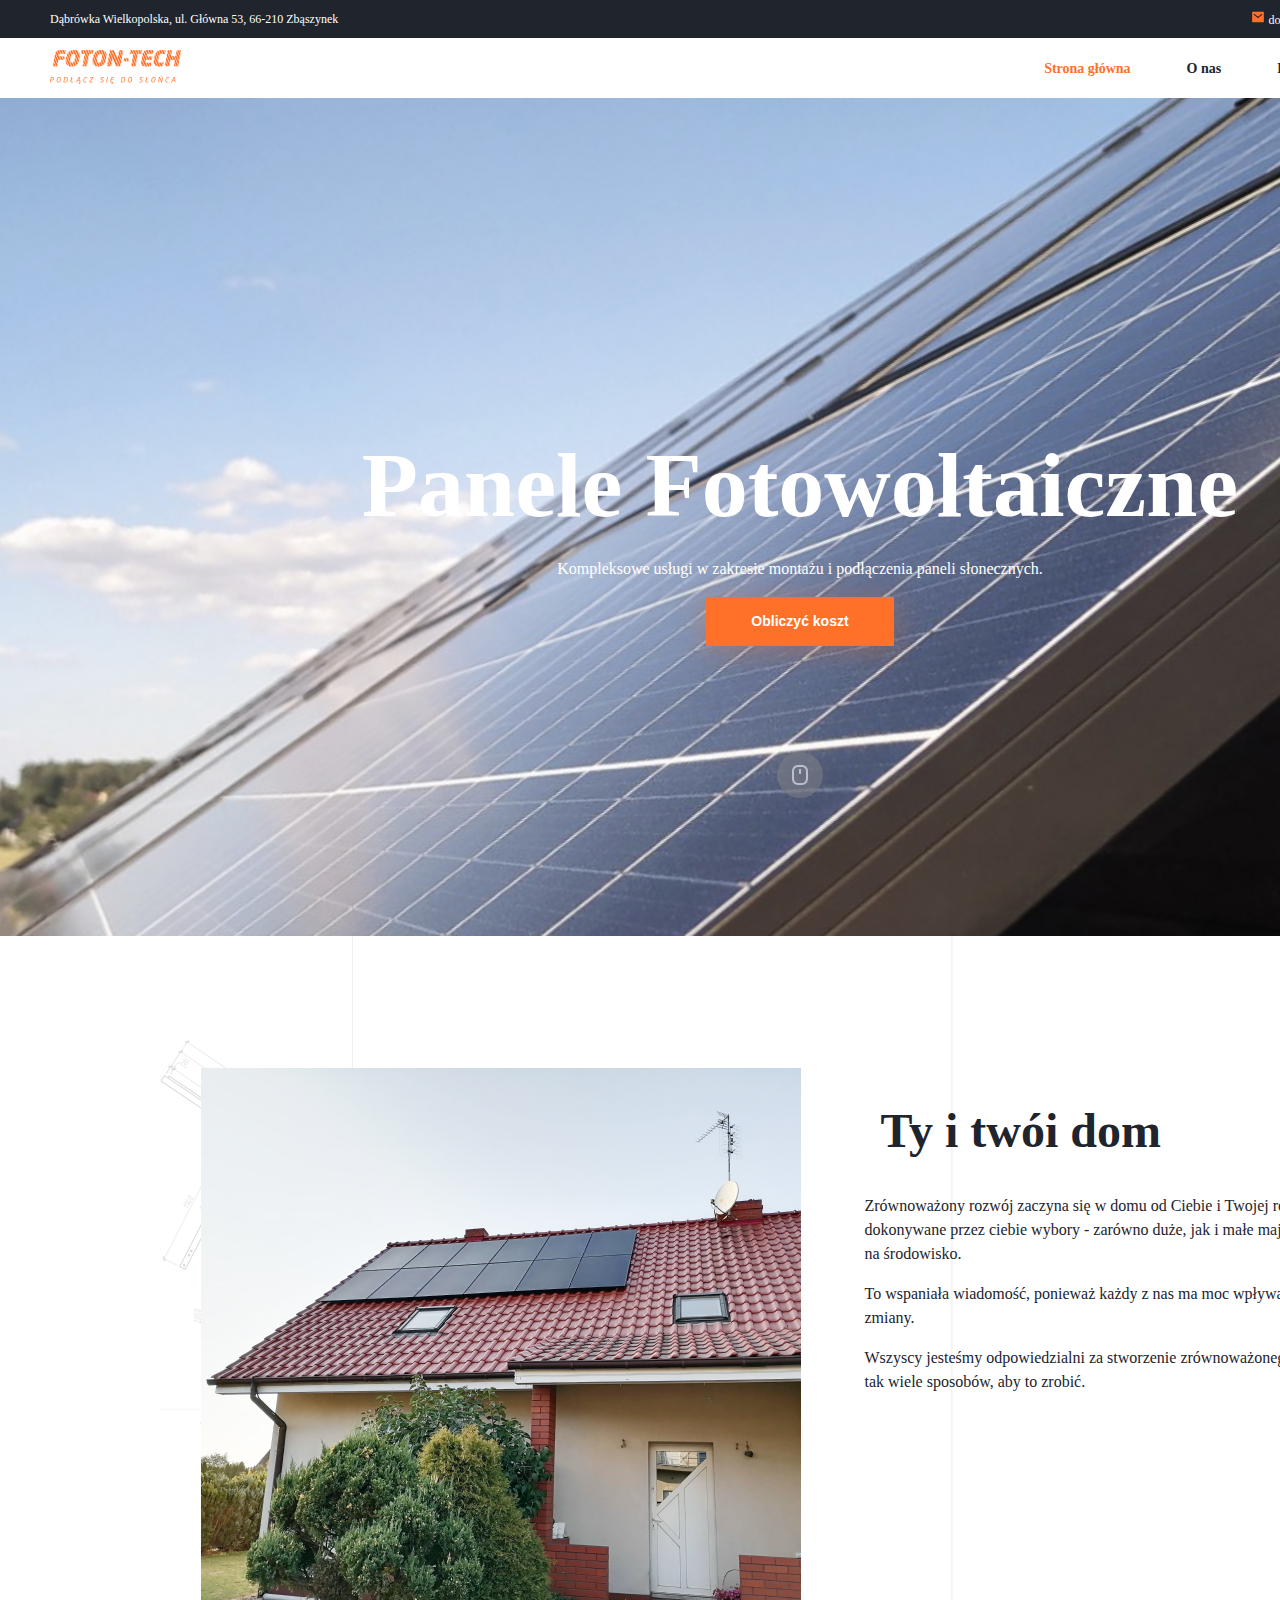
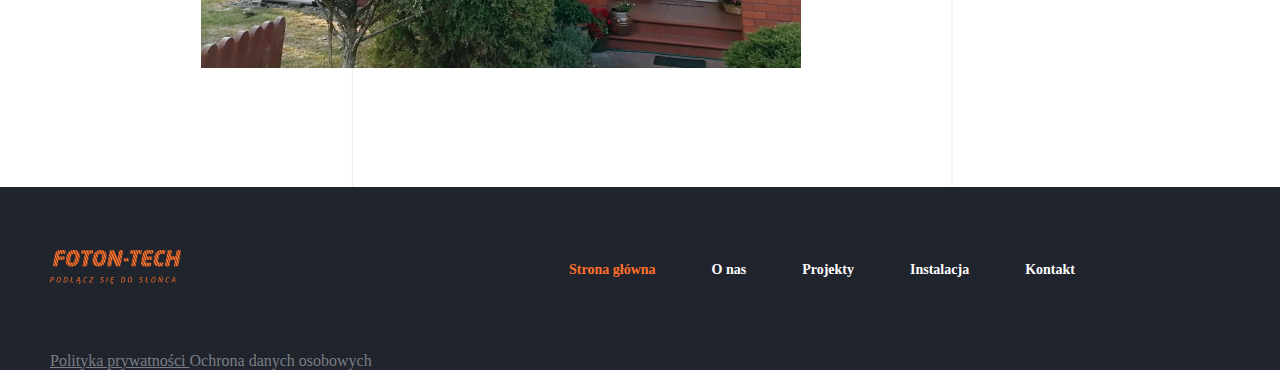
==== commit 1cf4885d: "19.06-2" ====
--- a/index.html
+++ b/index.html
@@ -112,28 +112,28 @@
     </main>
     <footer class="footer">
         <div class="conteiner">
-        <div class="footer-top">
-            <a class="logo" href="index.html">
-                <img src="./img/header_logo.png" height="34" width="131" alt="logo">
-            </a>
-            <nav class="navigation">
-                <ul>
-                    <li>
-                        <a href="" class="active">Strona główna</a>
-                    </li>
-                    <li><a href="">O nas</a></li>
-                    <li><a href="">Projekty</a></li>
-                    <li><a href="">Instalacja</a></li>
-                    <li><a href="">Kontakt</a></li>
-                </ul>
-            </nav>
-            <button class="footer-btn">Oddzwoń</button>    
-        </div>
+            <div class="footer-top">
+                <a class="logo" href="index.html">
+                    <img src="./img/header_logo.png" height="34" width="131" alt="logo">
+                </a>
+                <nav class="navigation">
+                    <ul class="main-footer-nav-ul">
+                        <li>
+                            <a href="" class="active">Strona główna</a>
+                        </li>
+                        <li><a href="">O nas</a></li>
+                        <li><a href="">Projekty</a></li>
+                        <li><a href="">Instalacja</a></li>
+                        <li><a href="">Kontakt</a></li>
+                    </ul>
+                </nav>
+                <button class="footer-btn">Oddzwoń</button>    
+            </div>
 
-        <div class="footer-bottom">
-            <a class="" href=""> Polityka prywatności </a>
-            <span>Ochrona danych osobowych</span>
-        </div>
+            <div class="footer-bottom">
+                <a class="" href=""> Polityka prywatności </a>
+                <span>Ochrona danych osobowych</span>
+            </div>
         </div>
     </footer>
 </body>
--- a/style/style.css
+++ b/style/style.css
@@ -12,7 +12,7 @@
 ul {
     padding: 0;
     margin: 0;
-    list-style: 0;
+    list-style: none;
 }
 
 .conteiner {
@@ -69,21 +69,21 @@
 }
 
 .header .wrapper-bottom {
-    color: #FFFFFF;
-    font-size: 12px;
-    font-style: normal;
-    font-weight: 400;
-    line-height: 14px;
-    letter-spacing: 0em;
-    text-align: left;
+color: #FFFFFF;
+font-size: 12px;
+font-style: normal;
+font-weight: 400;
+line-height: 14px;
+letter-spacing: 0em;
+text-align: left;
 padding-top: 12px;
 padding-bottom: 11px;
 }
 
 .header .wrapper-bottom .conteiner {
-    display: flex;
-    justify-content: space-between;
-    align-items: center;
+display: flex;
+justify-content: space-between;
+align-items: center;
 }
 
 .header .navigation ul {
@@ -93,11 +93,11 @@
 }
 
 .header .navigation li {
-    margin-right: 56px;
+margin-right: 56px;
 }
 
 .header .navigation li:last-child {
-    margin-right: 0px;
+margin-right: 0px;
 }
 
 
@@ -115,13 +115,13 @@
 color: #FF7129;
 }
 .start-screen{
-    background: #777;
-    padding-top: 270px;
-    padding-bottom: 138px;
-    background-image: url(../img/main_bg.jpg);
-    background-size: cover;
-    background-repeat: no-repeat;
-    background-position: 50%;
+background: #777;
+padding-top: 270px;
+padding-bottom: 138px;
+background-image: url(../img/main_bg.jpg);
+background-size: cover;
+background-repeat: no-repeat;
+background-position: 50%;
     
 }
 .start-screen .main-title {
@@ -171,25 +171,25 @@
 }
 
 .start-screen .btn-scroll {
-    background: #7B7E85;
-    opacity: 0.6;  
-    width: 46px;
-    height: 46px;
-    margin-left: auto;
-    margin-right: auto;
-    display: block;
-    border-radius: 50%;
+background: #7B7E85;
+opacity: 0.6;  
+width: 46px;
+height: 46px;
+margin-left: auto;
+margin-right: auto;
+display: block;
+border-radius: 50%;
 
 }
 
 .main-content .main-content-header{
-    font-size: 48px;
-    font-style: normal;
-    font-weight: 700;
-    line-height: 47px;
-    letter-spacing: 0em;
-    text-align: left;
-    color: #20242D;
+font-size: 48px;
+font-style: normal;
+font-weight: 700;
+line-height: 47px;
+letter-spacing: 0em;
+text-align: left;
+color: #20242D;
 
 }
 .main-content .main-content-article {
@@ -215,16 +215,34 @@
 
 }
 .main-content .main-info-content {
-    width: 535px;
-    margin-left: 64px;
+width: 535px;
+margin-left: 64px;
 }
 
 .main-content .main-content-header {
-    padding-left: 16px;
+padding-left: 16px;
 }
 
 .footer {
-    background: #20242D;
+background: #20242D;
+}
+
+.footer .footer-top {
+display: flex;
+justify-content: space-between;
+align-items: center;
+padding-top: 58px;
+padding-bottom: 58px;
+} 
+
+.footer .navigation .main-footer-nav-ul {
+display: flex;
+justify-content: space-between;
+align-items: center;
+}
+
+.footer .navigation li {
+margin-left: 56px;
 }
 
 .footer .navigation a{
@@ -236,6 +254,24 @@
 text-align: left;
 color: #FFFFFF;
 text-decoration: none;
+}
+
+.footer .footer-btn {
+
+
+font-size: 14px;
+font-style: normal;
+font-weight: 700;
+line-height: 17px;
+letter-spacing: 0em;
+text-align: center;
+
+color: #FFFFFF;
+
+padding-top: 16px;
+padding-bottom: 16px;
+padding-left: 40px;
+padding-right: 40px;
 
 }
 
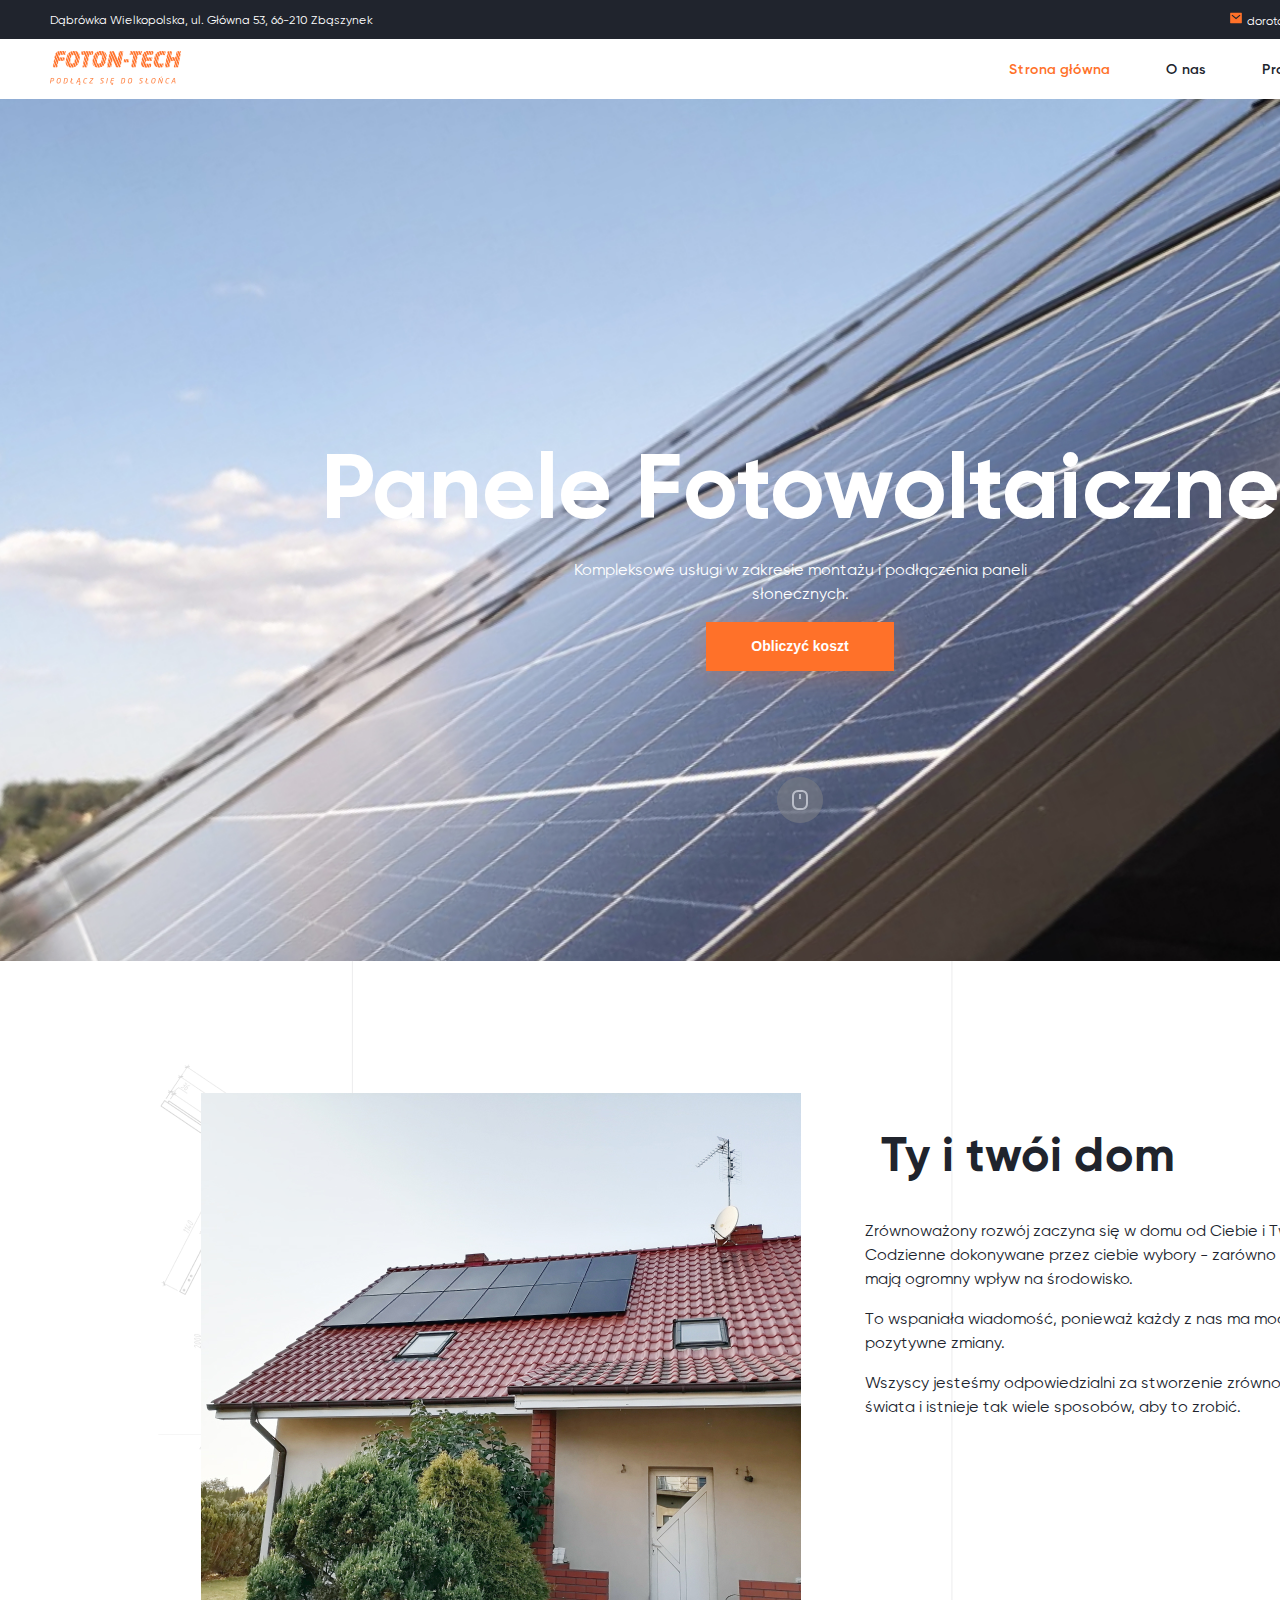
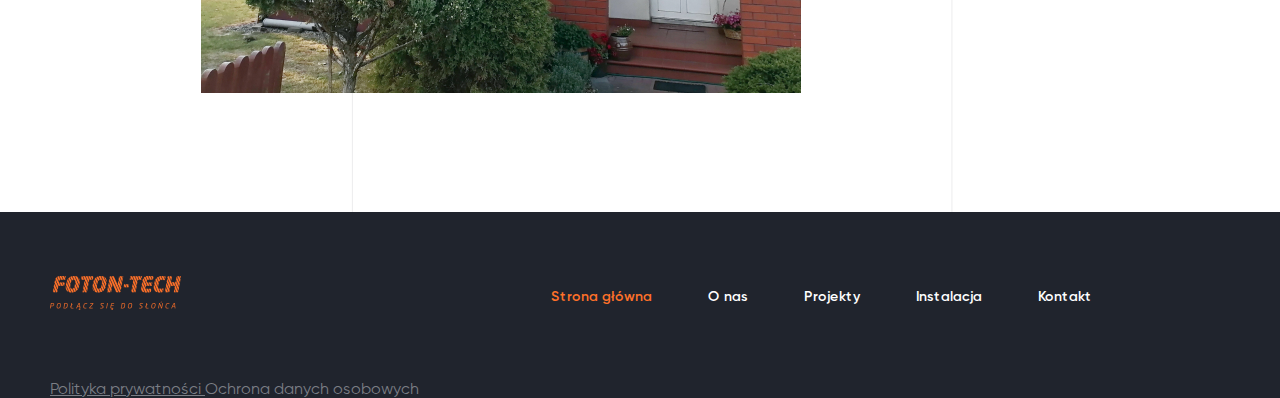
==== commit ea40649f: "add fonts" ====
--- a/index.html
+++ b/index.html
@@ -18,7 +18,7 @@
                     <li>
                         <svg width="14" height="14" viewBox="0 0 14 14" fill="none" xmlns="http://www.w3.org/2000/svg">
                             <path d="M1.75002 1.75H12.25C12.4047 1.75 12.5531 1.81146 12.6625 1.92085C12.7719 2.03025 12.8334 2.17862 12.8334 2.33333V11.6667C12.8334 11.8214 12.7719 11.9697 12.6625 12.0791C12.5531 12.1885 12.4047 12.25 12.25 12.25H1.75002C1.59531 12.25 1.44694 12.1885 1.33754 12.0791C1.22815 11.9697 1.16669 11.8214 1.16669 11.6667V2.33333C1.16669 2.17862 1.22815 2.03025 1.33754 1.92085C1.44694 1.81146 1.59531 1.75 1.75002 1.75ZM7.03502 6.81508L3.29469 3.63883L2.53927 4.52783L7.0426 8.35158L11.4649 4.52492L10.7019 3.64233L7.0356 6.81508H7.03502Z" fill="#FF7129"/>
-                            </svg>
+                                         </svg>
                             
                         <a href="mailto:dorotapawezka@gmail.com">
                             dorotapawezka@gmail.com
@@ -34,7 +34,7 @@
                         </a>
                     </li>
                 </ul>
-            </div>
+                </div>
         </div>
         
         <div class="wrapper-bottom">
@@ -125,10 +125,10 @@
                         <li><a href="">Projekty</a></li>
                         <li><a href="">Instalacja</a></li>
                         <li><a href="">Kontakt</a></li>
-                    </ul>
+                            </ul>
                 </nav>
                 <button class="footer-btn">Oddzwoń</button>    
-            </div>
+               </div>
 
             <div class="footer-bottom">
                 <a class="" href=""> Polityka prywatności </a>
--- a/style/style.css
+++ b/style/style.css
@@ -1,7 +1,24 @@
-
+@font-face {
+    font-family: 'Gilroy';
+    src: url(../fonts/gilroy-bold.ttf);
+    font-weight: 700;
+}
+
+@font-face {
+    font-family: 'Gilroy';
+    src: url(../fonts/gilroy-semibold.ttf);
+    font-weight: 600;
+}
+
+@font-face {
+    font-family: 'Gilroy';
+    src: url(../fonts/gilroy-regular.ttf);
+    font-weight: 400;
+}
 
 body {
     margin: 0;
+    font-family: 'Gilroy';
 }
 
 button {
@@ -23,15 +40,15 @@
     margin-right: auto;
 }
 .header .wrapper-top {
-background-color:#20242D;
-padding-top: 10px;
-padding-bottom: 10px;
-}
-
-.header .wrapper-top .conteiner{
-display: flex;
-justify-content: space-between;
-align-items: center;
+    background-color: #20242d;
+    padding-top: 10px;
+    padding-bottom: 10px;
+}
+
+.header .wrapper-top .conteiner {
+    display: flex;
+    justify-content: space-between;
+    align-items: center;
 }
 
 .header .wrapper-top .contacts {
@@ -41,249 +58,242 @@
 }
 
 .header .contacts li {
-margin-right: 56px;
+    margin-right: 56px;
 }
 .header .contacts li:last-child {
     margin-right: 0px;
-    }
-
-.header .address{
-color: #FFFFFF;
-font-size: 12px;
-font-style: normal;
-font-weight: 400;
-line-height: 14px;
-letter-spacing: 0em;
-text-align: left;
+}
+
+.header .address {
+    color: #ffffff;
+    font-size: 12px;
+    font-style: normal;
+    font-weight: 400;
+    line-height: 14px;
+    letter-spacing: 0em;
+    text-align: left;
 }
 
 .header .contacts a {
-color: #FFFFFF;
-font-size: 12px;
-font-style: normal;
-font-weight: 400;
-line-height: 14px;
-letter-spacing: 0em;
-text-align: left;
-text-decoration: none;
+    color: #ffffff;
+    font-size: 12px;
+    font-style: normal;
+    font-weight: 400;
+    line-height: 14px;
+    letter-spacing: 0em;
+    text-align: left;
+    text-decoration: none;
 }
 
 .header .wrapper-bottom {
-color: #FFFFFF;
-font-size: 12px;
-font-style: normal;
-font-weight: 400;
-line-height: 14px;
-letter-spacing: 0em;
-text-align: left;
-padding-top: 12px;
-padding-bottom: 11px;
+    color: #ffffff;
+    font-size: 12px;
+    font-style: normal;
+    font-weight: 400;
+    line-height: 14px;
+    letter-spacing: 0em;
+    text-align: left;
+    padding-top: 12px;
+    padding-bottom: 11px;
 }
 
 .header .wrapper-bottom .conteiner {
-display: flex;
-justify-content: space-between;
-align-items: center;
+    display: flex;
+    justify-content: space-between;
+    align-items: center;
 }
 
 .header .navigation ul {
-display: flex;
-justify-content: space-between;
-align-items: center;
+    display: flex;
+    justify-content: space-between;
+    align-items: center;
 }
 
 .header .navigation li {
-margin-right: 56px;
+    margin-right: 56px;
 }
 
 .header .navigation li:last-child {
-margin-right: 0px;
-}
-
+    margin-right: 0px;
+}
 
 .header .navigation a {
-color: #20242D;
-font-size: 14px;
-font-style: normal;
-font-weight: 600;
-line-height: 17px;
-letter-spacing: 0em;
-text-align: left;
-text-decoration: none;
+    color: #20242d;
+    font-size: 14px;
+    font-style: normal;
+    font-weight: 600;
+    line-height: 17px;
+    letter-spacing: 0em;
+    text-align: left;
+    text-decoration: none;
 }
 .header .navigation .active {
-color: #FF7129;
-}
-.start-screen{
-background: #777;
-padding-top: 270px;
-padding-bottom: 138px;
-background-image: url(../img/main_bg.jpg);
-background-size: cover;
-background-repeat: no-repeat;
-background-position: 50%;
-    
+    color: #ff7129;
+}
+.start-screen {
+    background: #777;
+    padding-top: 270px;
+    padding-bottom: 138px;
+    background-image: url(../img/main_bg.jpg);
+    background-size: cover;
+    background-repeat: no-repeat;
+    background-position: 50%;
 }
 .start-screen .main-title {
-color: #FFFFFF;
-font-size: 92px;
-font-style: normal;
-font-weight: 700;
-line-height: 111px;
-letter-spacing: 0em;
-text-align: center;
-margin-bottom: 16px;
-
+    color: #ffffff;
+    font-size: 92px;
+    font-style: normal;
+    font-weight: 700;
+    line-height: 111px;
+    letter-spacing: 0em;
+    text-align: center;
+    margin-bottom: 16px;
 }
 
 .start-screen .slogan {
-color: #FFFFFF;
-font-size: 16px;
-font-style: normal;
-font-weight: 400;
-line-height: 24px;
-letter-spacing: 0em;
-text-align: center;
-max-width: 508px;
-margin-left: auto;
-margin-right: auto;
+    color: #ffffff;
+    font-size: 16px;
+    font-style: normal;
+    font-weight: 400;
+    line-height: 24px;
+    letter-spacing: 0em;
+    text-align: center;
+    max-width: 508px;
+    margin-left: auto;
+    margin-right: auto;
 }
 
 .start-screen .btn {
-background: #FF7129;
-box-shadow: 0px 4px 28px rgba(255, 113, 41, 0.29);
-font-size: 14px;
-font-style: normal;
-font-weight: 700;
-line-height: 17px;
-letter-spacing: 0em;
-text-align: center;
-color: #FFFFFF;
-width: 188px;
-display: block;
-margin-left: auto;
-margin-right: auto;
-padding-top: 16px;
-padding-bottom: 16px;
-padding-left: 40px;
-padding-right: 40px;
-margin-bottom: 106px;
+    background: #ff7129;
+    box-shadow: 0px 4px 28px rgba(255, 113, 41, 0.29);
+    font-size: 14px;
+    font-style: normal;
+    font-weight: 700;
+    line-height: 17px;
+    letter-spacing: 0em;
+    text-align: center;
+    color: #ffffff;
+    width: 188px;
+    display: block;
+    margin-left: auto;
+    margin-right: auto;
+    padding-top: 16px;
+    padding-bottom: 16px;
+    padding-left: 40px;
+    padding-right: 40px;
+    margin-bottom: 106px;
 }
 
 .start-screen .btn-scroll {
-background: #7B7E85;
-opacity: 0.6;  
-width: 46px;
-height: 46px;
-margin-left: auto;
-margin-right: auto;
-display: block;
-border-radius: 50%;
-
-}
-
-.main-content .main-content-header{
-font-size: 48px;
-font-style: normal;
-font-weight: 700;
-line-height: 47px;
-letter-spacing: 0em;
-text-align: left;
-color: #20242D;
-
+    background: #7b7e85;
+    opacity: 0.6;
+    width: 46px;
+    height: 46px;
+    margin-left: auto;
+    margin-right: auto;
+    display: block;
+    border-radius: 50%;
+}
+
+.main-content .main-content-header {
+    font-size: 48px;
+    font-style: normal;
+    font-weight: 700;
+    line-height: 47px;
+    letter-spacing: 0em;
+    text-align: left;
+    color: #20242d;
 }
 .main-content .main-content-article {
-color: #20242D;
-font-size: 16px;
-font-style: normal;
-font-weight: 400;
-line-height: 24px;
-letter-spacing: 0em;
-text-align: left;
+    color: #20242d;
+    font-size: 16px;
+    font-style: normal;
+    font-weight: 400;
+    line-height: 24px;
+    letter-spacing: 0em;
+    text-align: left;
 }
 .main-content {
-padding-top: 132px;
-padding-bottom: 115px;
-background-image: url(../img/main_content_bg.png);
-background-size: 1400px 1055px;
-background-repeat: no-repeat;
-background-position: 152px 0;
-}
-.main-content .main-block {  
-display: flex;
-justify-content: center;
-
+    padding-top: 132px;
+    padding-bottom: 115px;
+    background-image: url(../img/main_content_bg.png);
+    background-size: 1400px 1055px;
+    background-repeat: no-repeat;
+    background-position: 152px 0;
+}
+.main-content .main-block {
+    display: flex;
+    justify-content: center;
 }
 .main-content .main-info-content {
-width: 535px;
-margin-left: 64px;
+    width: 535px;
+    margin-left: 64px;
 }
 
 .main-content .main-content-header {
-padding-left: 16px;
+    padding-left: 16px;
 }
 
 .footer {
-background: #20242D;
+    background: #20242d;
 }
 
 .footer .footer-top {
-display: flex;
-justify-content: space-between;
-align-items: center;
-padding-top: 58px;
-padding-bottom: 58px;
-} 
+    display: flex;
+    justify-content: space-between;
+    align-items: center;
+    padding-top: 58px;
+    padding-bottom: 58px;
+}
 
 .footer .navigation .main-footer-nav-ul {
-display: flex;
-justify-content: space-between;
-align-items: center;
+    display: flex;
+    justify-content: space-between;
+    align-items: center;
 }
 
 .footer .navigation li {
-margin-left: 56px;
-}
-
-.footer .navigation a{
-font-size: 14px;
-font-style: normal;
-font-weight: 600;
-line-height: 17px;
-letter-spacing: 0em;
-text-align: left;
-color: #FFFFFF;
-text-decoration: none;
+    margin-left: 56px;
+}
+
+.footer .navigation a {
+    font-size: 14px;
+    font-style: normal;
+    font-weight: 600;
+    line-height: 17px;
+    letter-spacing: 0em;
+    text-align: left;
+    color: #ffffff;
+    text-decoration: none;
 }
 
 .footer .footer-btn {
-
-
-font-size: 14px;
-font-style: normal;
-font-weight: 700;
-line-height: 17px;
-letter-spacing: 0em;
-text-align: center;
-
-color: #FFFFFF;
-
-padding-top: 16px;
-padding-bottom: 16px;
-padding-left: 40px;
-padding-right: 40px;
-
+    border: 1px solid #ff7129;
+    box-sizing: border-box;
+    background: transparent;
+    font-size: 14px;
+    font-style: normal;
+    font-weight: 700;
+    line-height: 17px;
+    letter-spacing: 0em;
+    text-align: center;
+
+    color: #ffffff;
+
+    padding-top: 16px;
+    padding-bottom: 16px;
+    padding-left: 40px;
+    padding-right: 40px;
 }
 
 .footer .navigation .active {
-    color: #FF7129;
-    }
+    color: #ff7129;
+}
 
 .footer .footer-bottom a {
-    color: #7B7E85;
+    color: #7b7e85;
 }
 
 footer .footer-bottom span {
-    color: #7B7E85;
-}
-
+    color: #7b7e85;
+}
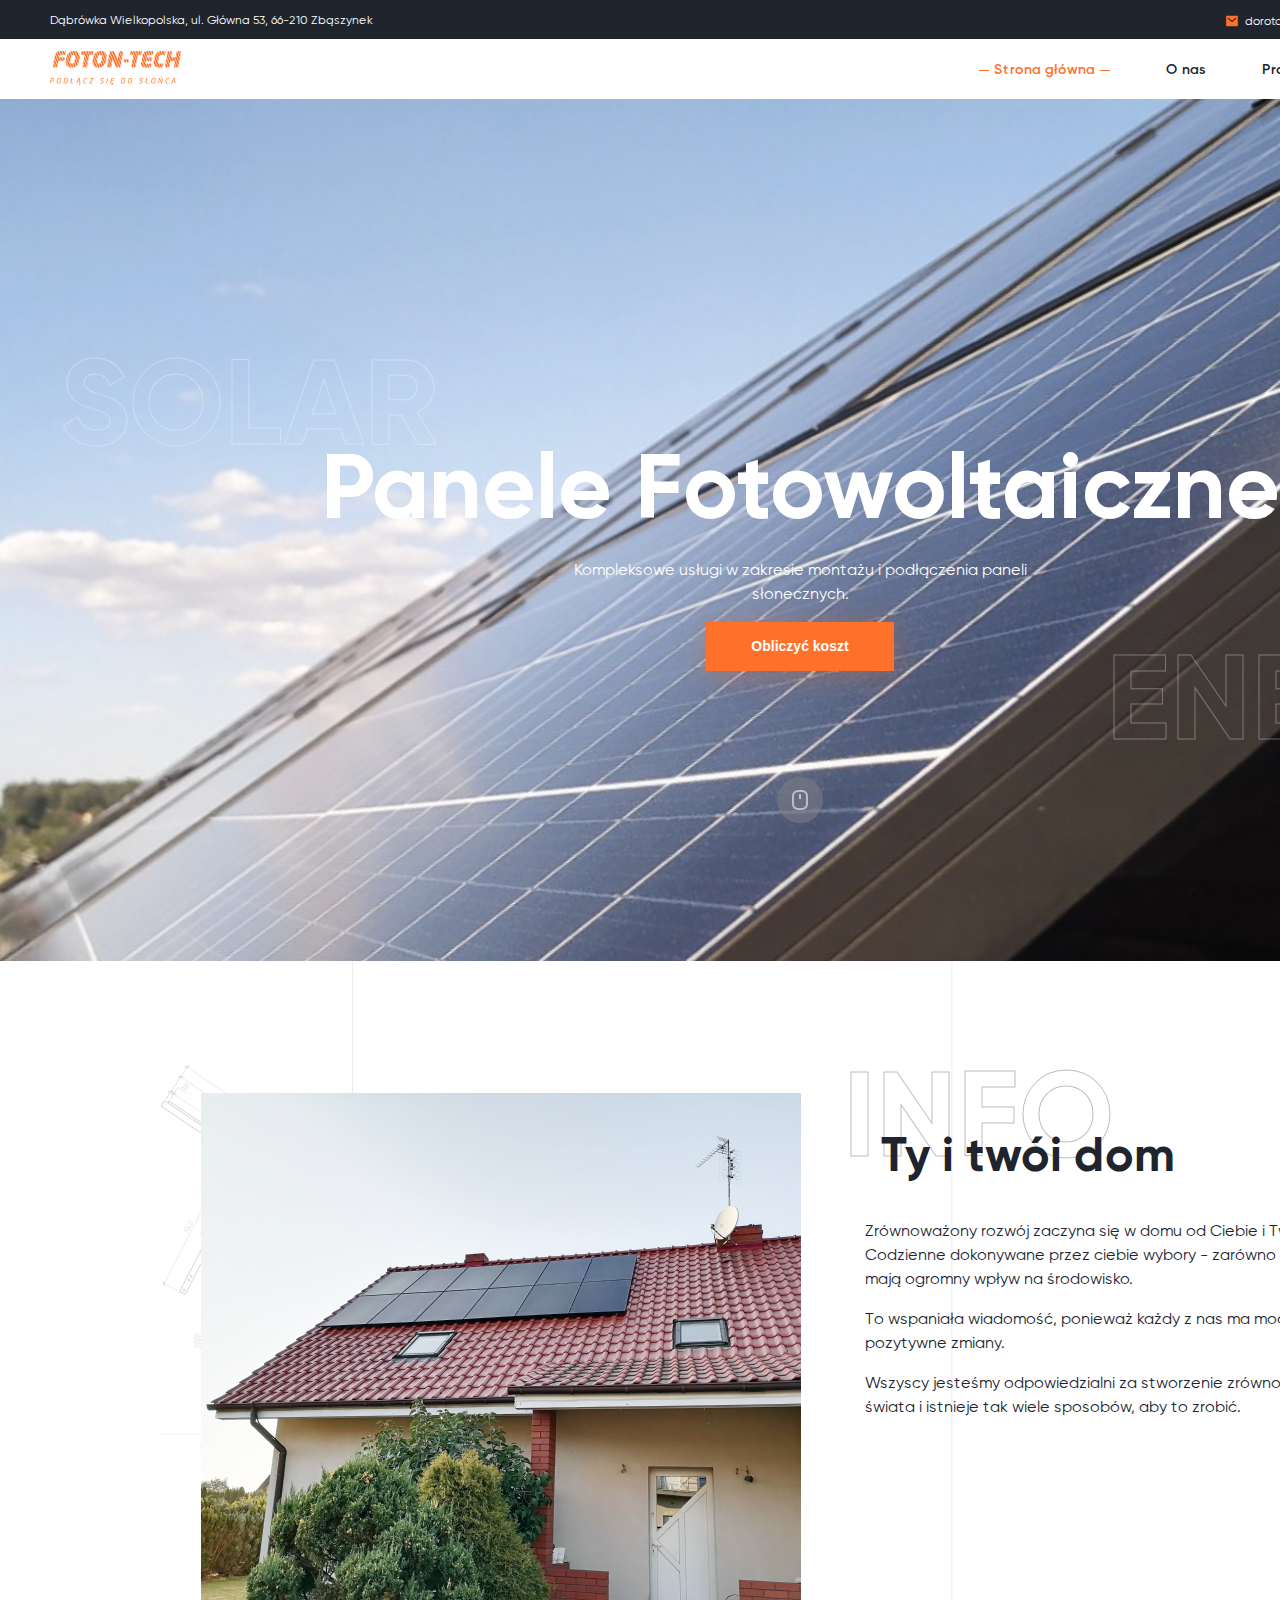
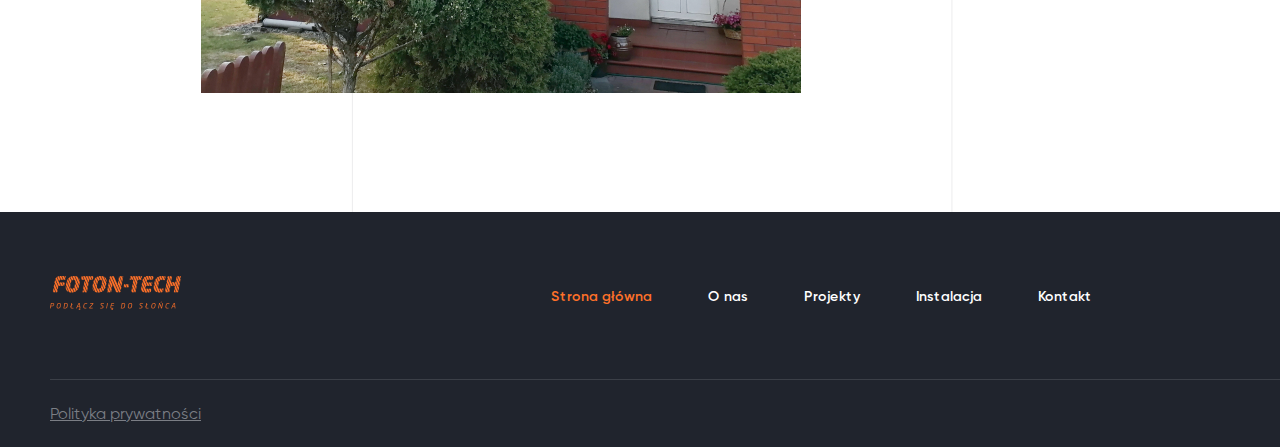
==== commit 4936b2ba: "21.06.2021" ====
--- a/index.html
+++ b/index.html
@@ -47,7 +47,7 @@
                         <li>
                             <a href="" class="active">Strona główna</a>
                         </li>
-                        <li><a href="">O nas</a></li>
+                        <li><a href="about.html">O nas</a></li>
                         <li><a href="">Projekty</a></li>
                         <li><a href="">Instalacja</a></li>
                         <li><a href="">Kontakt</a></li>
@@ -60,8 +60,8 @@
     <main>
         <section class="start-screen">
             <div class="conteiner">
-            <!-- <div>Solar</div>
-            <div>Energy</div> -->
+             <div class="solar">Solar</div>
+             <div class="energy">Energy</div>
             
                 <div>
                     <h1 class="main-title">
@@ -93,7 +93,7 @@
                 </div>
                 
                 <div class="main-info-content">
-                    <!-- <div>Info</div> -->
+                    <div class="decor-word">Info</div>
                     <h2 class="main-content-header">Ty i twói dom</h2>
                     <article class="main-content-article">
                         <p>Zrównoważony rozwój zaczyna się w domu od Ciebie i Twojej rodziny.
@@ -121,7 +121,7 @@
                         <li>
                             <a href="" class="active">Strona główna</a>
                         </li>
-                        <li><a href="">O nas</a></li>
+                        <li><a href="about.html">O nas</a></li>
                         <li><a href="">Projekty</a></li>
                         <li><a href="">Instalacja</a></li>
                         <li><a href="">Kontakt</a></li>
--- a/style/style.css
+++ b/style/style.css
@@ -38,6 +38,7 @@
     padding-right: 50px;
     margin-left: auto;
     margin-right: auto;
+    position: relative;
 }
 .header .wrapper-top {
     background-color: #20242d;
@@ -59,6 +60,16 @@
 
 .header .contacts li {
     margin-right: 56px;
+    position: relative;
+    padding-left: 20px;
+    
+}
+
+.header .contacts li svg {
+    position: absolute;
+    top: 4px;
+    left: 0px;
+
 }
 .header .contacts li:last-child {
     margin-right: 0px;
@@ -128,8 +139,36 @@
     text-decoration: none;
 }
 .header .navigation .active {
+    position: relative;
     color: #ff7129;
-}
+    padding-left: 15px;
+    padding-right: 15px;
+}
+
+.header .navigation .active::after {
+content: "";
+display: block;
+width: 10px;
+height: 1px;
+background-color: #ff7129;
+position: absolute;
+top: 9px;
+right: 0px;
+
+}
+
+.header .navigation .active::before {
+    content: "";
+    display: block;
+    width: 10px;
+    height: 1px;
+    background-color: #ff7129;
+    position: absolute;
+    top: 9px;
+    left: 0px;
+    
+    }
+
 .start-screen {
     background: #777;
     padding-top: 270px;
@@ -138,6 +177,40 @@
     background-size: cover;
     background-repeat: no-repeat;
     background-position: 50%;
+    
+    
+}
+
+.start-screen .solar {
+    position:absolute;
+    font-family: Gilroy;
+    font-size: 120px;
+    font-style: normal;
+    font-weight: 700;
+    line-height: 145px;
+    letter-spacing: 0em;
+    text-align: left;
+    -webkit-text-stroke: 1px rgba(255, 255, 255, 0.3);
+    text-transform: uppercase;
+    color: transparent;
+    top: -100px;
+    left: 60px;
+}
+
+.start-screen .energy {
+    position: absolute;
+    font-family: Gilroy;
+    font-size: 120px;
+    font-style: normal;
+    font-weight: 700;
+    line-height: 145px;
+    letter-spacing: 0em;
+    text-align: left;
+    -webkit-text-stroke: 1px rgba(255, 255, 255, 0.3);
+    text-transform: uppercase;
+    color: transparent;
+    bottom: 52px;
+    right: 50px;
 }
 .start-screen .main-title {
     color: #ffffff;
@@ -195,7 +268,9 @@
     border-radius: 50%;
 }
 
-.main-content .main-content-header {
+ 
+
+.main-info-content .main-content-header {
     font-size: 48px;
     font-style: normal;
     font-weight: 700;
@@ -203,8 +278,9 @@
     letter-spacing: 0em;
     text-align: left;
     color: #20242d;
-}
-.main-content .main-content-article {
+    padding-left: 16px;
+}
+.main-info-content .main-content-article {
     color: #20242d;
     font-size: 16px;
     font-style: normal;
@@ -212,6 +288,7 @@
     line-height: 24px;
     letter-spacing: 0em;
     text-align: left;
+    
 }
 .main-content {
     padding-top: 132px;
@@ -228,12 +305,24 @@
 .main-content .main-info-content {
     width: 535px;
     margin-left: 64px;
-}
-
-.main-content .main-content-header {
-    padding-left: 16px;
-}
-
+    position: relative;
+}
+
+.main-content .main-info-content .decor-word {
+    position: absolute;
+    font-family: Gilroy;
+    font-size: 120px;
+    font-style: normal;
+    font-weight: 700;
+    line-height: 145px;
+    letter-spacing: 0em;
+    text-align: left;
+    -webkit-text-stroke: 1px rgba(32, 36, 45, 0.3);
+    text-transform: uppercase;
+    color: transparent;
+    top: -50px;
+    left: -22px;
+}
 .footer {
     background: #20242d;
 }
@@ -290,10 +379,21 @@
     color: #ff7129;
 }
 
+.footer .footer-bottom {
+    display: flex;
+    justify-content: space-between;
+    align-items: center;
+    border-top: 1px solid rgba(123, 126, 133, 0.3);
+}
+
 .footer .footer-bottom a {
     color: #7b7e85;
+    padding-top: 24px;
+    padding-bottom: 24px;
 }
 
 footer .footer-bottom span {
     color: #7b7e85;
-}
+    padding-top: 24px;
+    padding-bottom: 24px;
+}
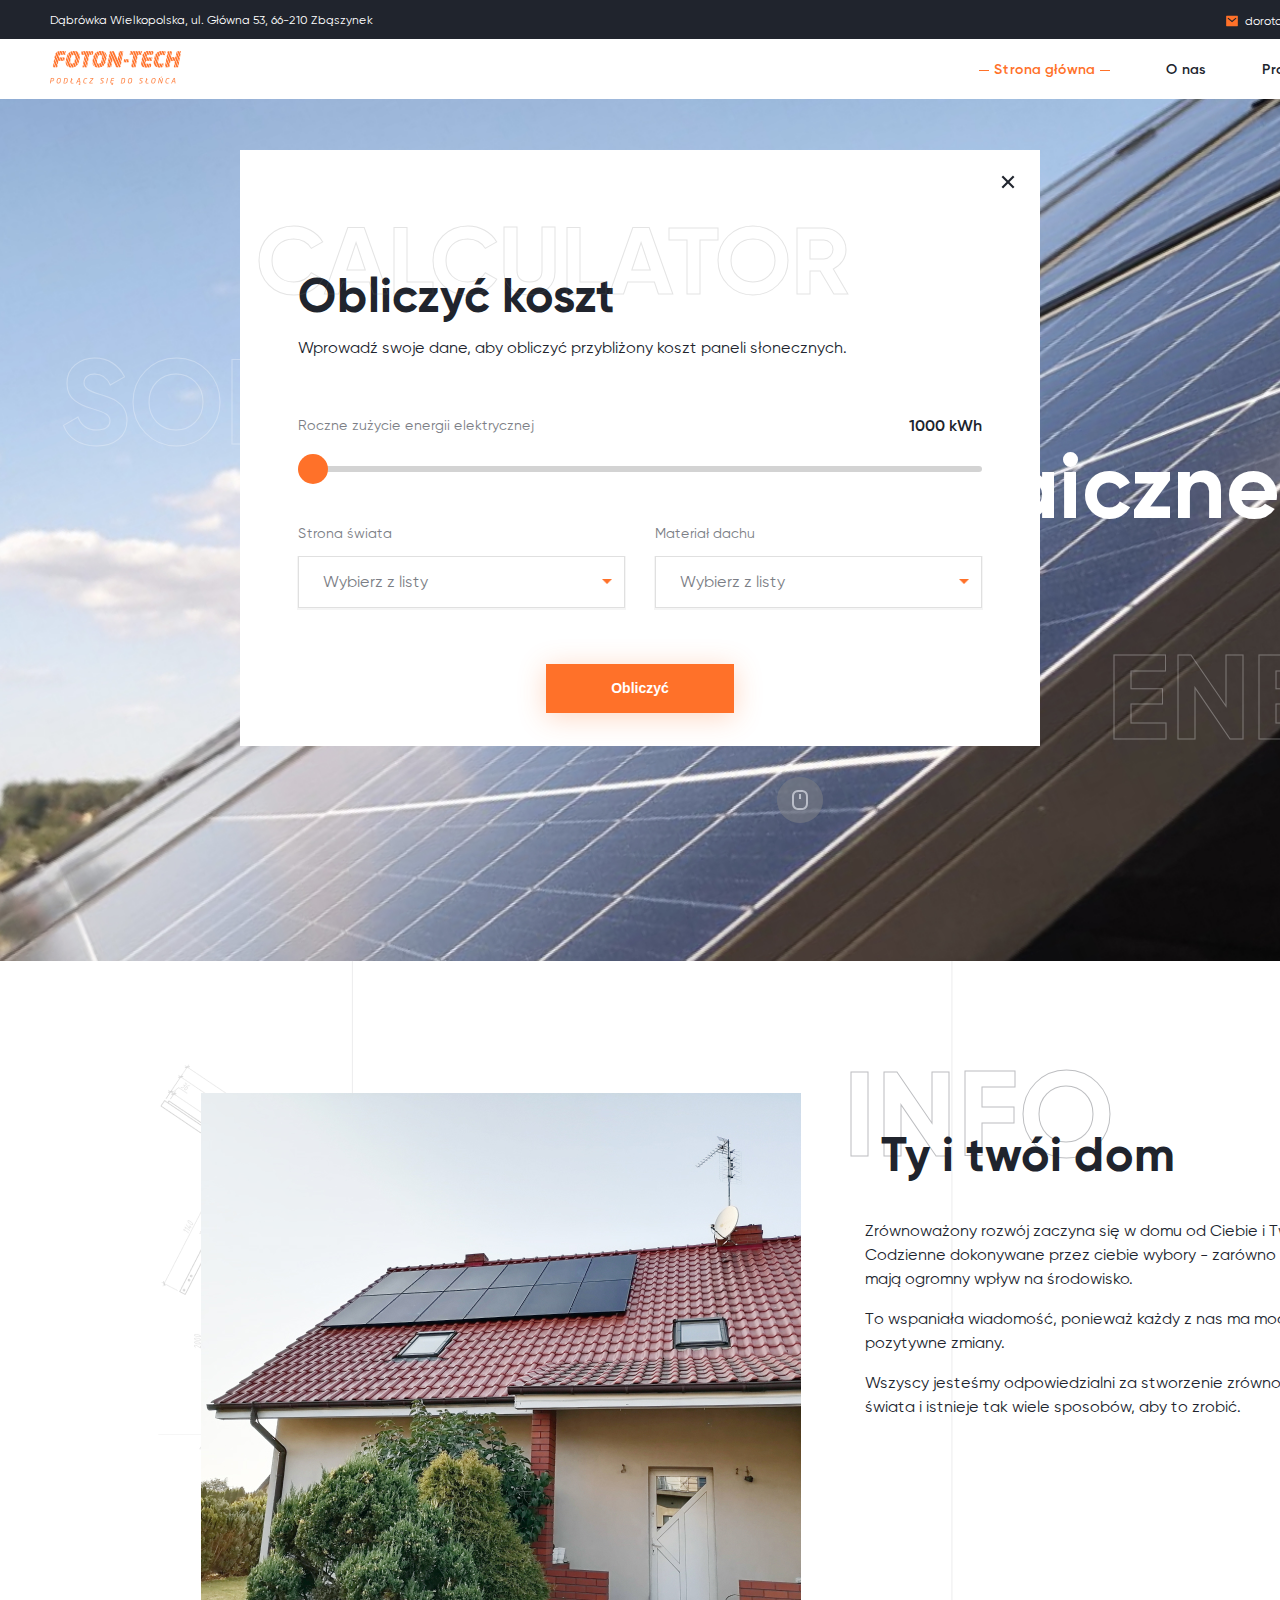
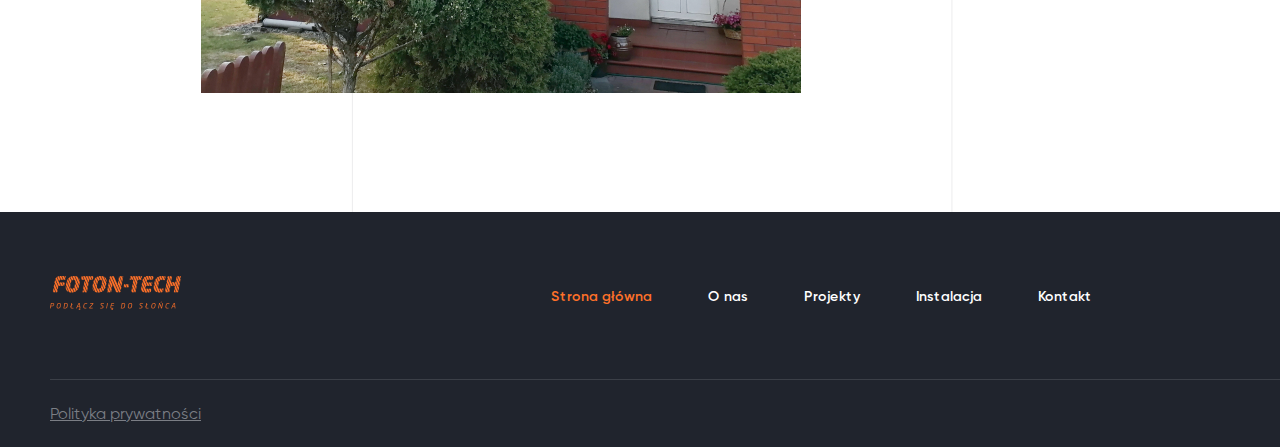
==== commit 0bfcce0a: "add pop up" ====
--- a/index.html
+++ b/index.html
@@ -1,140 +1,245 @@
 <!DOCTYPE html>
 <html lang="en">
-<head>
-    <meta charset="UTF-8">
-    <meta http-equiv="X-UA-Compatible" content="IE=edge">
-    <meta name="viewport" content="width=device-width, initial-scale=1.0">
-    <link rel="stylesheet" href="style/style.css">
-    <title>Document</title>
-</head>
-<body>
-    <header class="header">
-        <div class="wrapper-top">
+    <head>
+        <meta charset="UTF-8" />
+        <meta http-equiv="X-UA-Compatible" content="IE=edge" />
+        <meta name="viewport" content="width=device-width, initial-scale=1.0" />
+        <link rel="stylesheet" href="style/style.css" />
+        <title>Document</title>
+    </head>
+    <body>
+        <header class="header">
+            <div class="wrapper-top">
+                <div class="conteiner">
+                    <span class="address">
+                        Dąbrówka Wielkopolska, ul. Główna 53, 66-210 Zbąszynek
+                    </span>
+                    <ul class="contacts">
+                        <li>
+                            <svg
+                                width="14"
+                                height="14"
+                                viewBox="0 0 14 14"
+                                fill="none"
+                                xmlns="http://www.w3.org/2000/svg"
+                            >
+                                <path
+                                    d="M1.75002 1.75H12.25C12.4047 1.75 12.5531 1.81146 12.6625 1.92085C12.7719 2.03025 12.8334 2.17862 12.8334 2.33333V11.6667C12.8334 11.8214 12.7719 11.9697 12.6625 12.0791C12.5531 12.1885 12.4047 12.25 12.25 12.25H1.75002C1.59531 12.25 1.44694 12.1885 1.33754 12.0791C1.22815 11.9697 1.16669 11.8214 1.16669 11.6667V2.33333C1.16669 2.17862 1.22815 2.03025 1.33754 1.92085C1.44694 1.81146 1.59531 1.75 1.75002 1.75ZM7.03502 6.81508L3.29469 3.63883L2.53927 4.52783L7.0426 8.35158L11.4649 4.52492L10.7019 3.64233L7.0356 6.81508H7.03502Z"
+                                    fill="#FF7129"
+                                />
+                            </svg>
+
+                            <a href="mailto:dorotapawezka@gmail.com">
+                                dorotapawezka@gmail.com
+                            </a>
+                        </li>
+                        <li>
+                            <svg
+                                width="14"
+                                height="14"
+                                viewBox="0 0 14 14"
+                                fill="none"
+                                xmlns="http://www.w3.org/2000/svg"
+                            >
+                                <path
+                                    d="M12.25 9.57833V11.641C12.2501 11.7887 12.1941 11.9309 12.0934 12.0389C11.9927 12.147 11.8548 12.2128 11.7075 12.2232C11.4526 12.2407 11.2443 12.25 11.0833 12.25C5.92842 12.25 1.75 8.07158 1.75 2.91667C1.75 2.75567 1.75875 2.54742 1.77683 2.2925C1.78717 2.14518 1.85301 2.00726 1.96105 1.90657C2.0691 1.80589 2.21131 1.74993 2.359 1.75H4.42167C4.49402 1.74993 4.56382 1.77675 4.61751 1.82526C4.67119 1.87377 4.70493 1.94051 4.71217 2.0125C4.72558 2.14667 4.73783 2.25342 4.7495 2.3345C4.86543 3.14354 5.103 3.9304 5.45417 4.66842C5.50958 4.78508 5.47342 4.9245 5.36842 4.99917L4.10958 5.89867C4.87926 7.6921 6.30849 9.12132 8.10192 9.891L9.00025 8.6345C9.03697 8.58317 9.09054 8.54635 9.15162 8.53046C9.21271 8.51458 9.27743 8.52064 9.3345 8.54758C10.0724 8.89809 10.8591 9.13507 11.6678 9.2505C11.7489 9.26217 11.8557 9.275 11.9887 9.28783C12.0606 9.2952 12.1271 9.329 12.1755 9.38267C12.2239 9.43634 12.2507 9.50607 12.2506 9.57833H12.25Z"
+                                    fill="#FF7129"
+                                />
+                            </svg>
+
+                            <a href="tel:+48695716531"> +48695716531 </a>
+                        </li>
+                    </ul>
+                </div>
+            </div>
+
+            <div class="wrapper-bottom">
+                <div class="conteiner">
+                    <a class="logo" href="index.html">
+                        <img
+                            src="./img/header_logo.png"
+                            height="34"
+                            width="131"
+                            alt="logo"
+                        />
+                    </a>
+                    <nav class="navigation">
+                        <ul>
+                            <li>
+                                <a href="" class="active">Strona główna</a>
+                            </li>
+                            <li><a href="about.html">O nas</a></li>
+                            <li><a href="">Projekty</a></li>
+                            <li><a href="">Instalacja</a></li>
+                            <li><a href="">Kontakt</a></li>
+                        </ul>
+                    </nav>
+                </div>
+            </div>
+        </header>
+
+        <main>
+            <section class="start-screen">
+                <div class="conteiner">
+                    <div class="solar">Solar</div>
+                    <div class="energy">Energy</div>
+
+                    <div>
+                        <h1 class="main-title">Panele Fotowoltaiczne</h1>
+                        <p class="slogan">
+                            Kompleksowe usługi w zakresie montażu i podłączenia
+                            paneli słonecznych.
+                        </p>
+                        <button class="btn btn-pop-up">Obliczyć koszt</button>
+                        <button class="btn-scroll">
+                            <svg
+                                width="46"
+                                height="46"
+                                viewBox="0 0 46 46"
+                                fill="none"
+                                xmlns="http://www.w3.org/2000/svg"
+                            >
+                                <circle
+                                    opacity="0.4"
+                                    cx="23"
+                                    cy="23"
+                                    r="23"
+                                    fill="#7B7E85"
+                                />
+                                <path
+                                    d="M22.141 15C20.559 15 19.754 15.169 19.013 15.565C18.395 15.8901 17.8901 16.395 17.565 17.013C17.169 17.753 17 18.559 17 20.14V25.858C17 27.44 17.169 28.245 17.565 28.986C17.902 29.616 18.383 30.097 19.013 30.434C19.753 30.83 20.559 30.999 22.141 30.999H23.859C25.441 30.999 26.246 30.83 26.987 30.434C27.605 30.1089 28.1098 29.604 28.435 28.986C28.831 28.246 29 27.44 29 25.858V20.14C29 18.558 28.831 17.753 28.435 17.012C28.1098 16.394 27.605 15.8891 26.987 15.564C26.247 15.169 25.441 15 23.86 15H22.14H22.141ZM22.141 13H23.859C25.873 13 26.953 13.278 27.931 13.801C28.8973 14.3125 29.6875 15.1027 30.199 16.069C30.722 17.047 31 18.127 31 20.141V25.859C31 27.873 30.722 28.953 30.199 29.931C29.6875 30.8973 28.8973 31.6875 27.931 32.199C26.953 32.722 25.873 33 23.859 33H22.14C20.126 33 19.046 32.722 18.068 32.199C17.1017 31.6875 16.3115 30.8973 15.8 29.931C15.278 28.953 15 27.873 15 25.859V20.14C15 18.126 15.278 17.046 15.801 16.068C16.3129 15.1019 17.1035 14.3121 18.07 13.801C19.047 13.278 20.127 13 22.141 13ZM22 17H24V22H22V17Z"
+                                    fill="white"
+                                />
+                            </svg>
+                        </button>
+                    </div>
+                </div>
+            </section>
+
+            <section class="main-content">
+                <div class="conteiner main-block">
+                    <div class="">
+                        <img
+                            src="./img/main_content_photo.jpg"
+                            alt="house"
+                            height="600"
+                            width="600"
+                        />
+                    </div>
+
+                    <div class="main-info-content">
+                        <div class="decor-word">Info</div>
+                        <h2 class="main-content-header">Ty i twói dom</h2>
+                        <article class="main-content-article">
+                            <p>
+                                Zrównoważony rozwój zaczyna się w domu od Ciebie
+                                i Twojej rodziny. Codzienne dokonywane przez
+                                ciebie wybory - zarówno duże, jak i małe mają
+                                ogromny wpływ na środowisko.
+                            </p>
+                            <p>
+                                To wspaniała wiadomość, ponieważ każdy z nas ma
+                                moc wpływania na pozytywne zmiany.
+                            </p>
+                            <p>
+                                Wszyscy jesteśmy odpowiedzialni za stworzenie
+                                zrównoważonego świata i istnieje tak wiele
+                                sposobów, aby to zrobić.
+                            </p>
+                        </article>
+                    </div>
+                </div>
+            </section>
+        </main>
+        <footer class="footer">
             <div class="conteiner">
-                <span class="address">
-                    Dąbrówka Wielkopolska, ul. Główna 53, 66-210 Zbąszynek
-                </span>
-                <ul class="contacts">
-                    <li>
-                        <svg width="14" height="14" viewBox="0 0 14 14" fill="none" xmlns="http://www.w3.org/2000/svg">
-                            <path d="M1.75002 1.75H12.25C12.4047 1.75 12.5531 1.81146 12.6625 1.92085C12.7719 2.03025 12.8334 2.17862 12.8334 2.33333V11.6667C12.8334 11.8214 12.7719 11.9697 12.6625 12.0791C12.5531 12.1885 12.4047 12.25 12.25 12.25H1.75002C1.59531 12.25 1.44694 12.1885 1.33754 12.0791C1.22815 11.9697 1.16669 11.8214 1.16669 11.6667V2.33333C1.16669 2.17862 1.22815 2.03025 1.33754 1.92085C1.44694 1.81146 1.59531 1.75 1.75002 1.75ZM7.03502 6.81508L3.29469 3.63883L2.53927 4.52783L7.0426 8.35158L11.4649 4.52492L10.7019 3.64233L7.0356 6.81508H7.03502Z" fill="#FF7129"/>
-                                         </svg>
-                            
-                        <a href="mailto:dorotapawezka@gmail.com">
-                            dorotapawezka@gmail.com
-                        </a>
-                    </li>
-                    <li>
-                        <svg width="14" height="14" viewBox="0 0 14 14" fill="none" xmlns="http://www.w3.org/2000/svg">
-                            <path d="M12.25 9.57833V11.641C12.2501 11.7887 12.1941 11.9309 12.0934 12.0389C11.9927 12.147 11.8548 12.2128 11.7075 12.2232C11.4526 12.2407 11.2443 12.25 11.0833 12.25C5.92842 12.25 1.75 8.07158 1.75 2.91667C1.75 2.75567 1.75875 2.54742 1.77683 2.2925C1.78717 2.14518 1.85301 2.00726 1.96105 1.90657C2.0691 1.80589 2.21131 1.74993 2.359 1.75H4.42167C4.49402 1.74993 4.56382 1.77675 4.61751 1.82526C4.67119 1.87377 4.70493 1.94051 4.71217 2.0125C4.72558 2.14667 4.73783 2.25342 4.7495 2.3345C4.86543 3.14354 5.103 3.9304 5.45417 4.66842C5.50958 4.78508 5.47342 4.9245 5.36842 4.99917L4.10958 5.89867C4.87926 7.6921 6.30849 9.12132 8.10192 9.891L9.00025 8.6345C9.03697 8.58317 9.09054 8.54635 9.15162 8.53046C9.21271 8.51458 9.27743 8.52064 9.3345 8.54758C10.0724 8.89809 10.8591 9.13507 11.6678 9.2505C11.7489 9.26217 11.8557 9.275 11.9887 9.28783C12.0606 9.2952 12.1271 9.329 12.1755 9.38267C12.2239 9.43634 12.2507 9.50607 12.2506 9.57833H12.25Z" fill="#FF7129"/>
-                            </svg>
-                            
-                        <a href="tel:+48695716531">
-                            +48695716531
-                        </a>
-                    </li>
-                </ul>
-                </div>
-        </div>
-        
-        <div class="wrapper-bottom">
-            <div class="conteiner">
-                <a class="logo" href="index.html">
-                    <img src="./img/header_logo.png" height="34" width="131" alt="logo">
-                </a>
-                <nav class="navigation">
-                    <ul>
-                        <li>
-                            <a href="" class="active">Strona główna</a>
-                        </li>
-                        <li><a href="about.html">O nas</a></li>
-                        <li><a href="">Projekty</a></li>
-                        <li><a href="">Instalacja</a></li>
-                        <li><a href="">Kontakt</a></li>
-                    </ul>
-                </nav> 
-            </div>     
-        </div>
-    </header>
-
-    <main>
-        <section class="start-screen">
-            <div class="conteiner">
-             <div class="solar">Solar</div>
-             <div class="energy">Energy</div>
-            
-                <div>
-                    <h1 class="main-title">
-                        Panele Fotowoltaiczne
-                    </h1>
-                    <p class="slogan">
-                        Kompleksowe usługi w zakresie montażu i podłączenia paneli słonecznych.
-                    </p>
-                    <button class="btn">
-                        Obliczyć koszt
-                    </button>
-                    <button class="btn-scroll">
-                    <svg width="46" height="46" viewBox="0 0 46 46" fill="none" xmlns="http://www.w3.org/2000/svg">
-                        <circle opacity="0.4" cx="23" cy="23" r="23" fill="#7B7E85"/>
-                        <path d="M22.141 15C20.559 15 19.754 15.169 19.013 15.565C18.395 15.8901 17.8901 16.395 17.565 17.013C17.169 17.753 17 18.559 17 20.14V25.858C17 27.44 17.169 28.245 17.565 28.986C17.902 29.616 18.383 30.097 19.013 30.434C19.753 30.83 20.559 30.999 22.141 30.999H23.859C25.441 30.999 26.246 30.83 26.987 30.434C27.605 30.1089 28.1098 29.604 28.435 28.986C28.831 28.246 29 27.44 29 25.858V20.14C29 18.558 28.831 17.753 28.435 17.012C28.1098 16.394 27.605 15.8891 26.987 15.564C26.247 15.169 25.441 15 23.86 15H22.14H22.141ZM22.141 13H23.859C25.873 13 26.953 13.278 27.931 13.801C28.8973 14.3125 29.6875 15.1027 30.199 16.069C30.722 17.047 31 18.127 31 20.141V25.859C31 27.873 30.722 28.953 30.199 29.931C29.6875 30.8973 28.8973 31.6875 27.931 32.199C26.953 32.722 25.873 33 23.859 33H22.14C20.126 33 19.046 32.722 18.068 32.199C17.1017 31.6875 16.3115 30.8973 15.8 29.931C15.278 28.953 15 27.873 15 25.859V20.14C15 18.126 15.278 17.046 15.801 16.068C16.3129 15.1019 17.1035 14.3121 18.07 13.801C19.047 13.278 20.127 13 22.141 13ZM22 17H24V22H22V17Z" fill="white"/>
-                    </svg>
-                    </button>
-                </div>
-            </div>
-        </section>
-        
-        <section class="main-content">
-         
-            
-            <div class="conteiner main-block">
-            
-                <div class="">
-                    <img src="./img/main_content_photo.jpg" alt="house" height="600" width="600">
-                </div>
-                
-                <div class="main-info-content">
-                    <div class="decor-word">Info</div>
-                    <h2 class="main-content-header">Ty i twói dom</h2>
-                    <article class="main-content-article">
-                        <p>Zrównoważony rozwój zaczyna się w domu od Ciebie i Twojej rodziny.
-                Codzienne dokonywane przez ciebie wybory - zarówno duże, jak i małe
-                mają ogromny wpływ na środowisko.
-                        </p>
-                        <p>To wspaniała wiadomość, ponieważ każdy z nas ma moc wpływania
-                na pozytywne zmiany.</p>
-                        <p>Wszyscy jesteśmy odpowiedzialni za stworzenie zrównoważonego
-                świata i istnieje tak wiele sposobów, aby to zrobić.</p>
-                    </article>
-                </div>
-            </div>
-        </section>
-           
-    </main>
-    <footer class="footer">
-        <div class="conteiner">
-            <div class="footer-top">
-                <a class="logo" href="index.html">
-                    <img src="./img/header_logo.png" height="34" width="131" alt="logo">
-                </a>
-                <nav class="navigation">
-                    <ul class="main-footer-nav-ul">
-                        <li>
-                            <a href="" class="active">Strona główna</a>
-                        </li>
-                        <li><a href="about.html">O nas</a></li>
-                        <li><a href="">Projekty</a></li>
-                        <li><a href="">Instalacja</a></li>
-                        <li><a href="">Kontakt</a></li>
-                            </ul>
-                </nav>
-                <button class="footer-btn">Oddzwoń</button>    
-               </div>
-
-            <div class="footer-bottom">
-                <a class="" href=""> Polityka prywatności </a>
-                <span>Ochrona danych osobowych</span>
-            </div>
-        </div>
-    </footer>
-</body>
+                <div class="footer-top">
+                    <a class="logo" href="index.html">
+                        <img
+                            src="./img/header_logo.png"
+                            height="34"
+                            width="131"
+                            alt="logo"
+                        />
+                    </a>
+                    <nav class="navigation">
+                        <ul class="main-footer-nav-ul">
+                            <li>
+                                <a href="" class="active">Strona główna</a>
+                            </li>
+                            <li><a href="about.html">O nas</a></li>
+                            <li><a href="">Projekty</a></li>
+                            <li><a href="">Instalacja</a></li>
+                            <li><a href="">Kontakt</a></li>
+                        </ul>
+                    </nav>
+                    <button class="footer-btn">Oddzwoń</button>
+                </div>
+
+                <div class="footer-bottom">
+                    <a class="" href=""> Polityka prywatności </a>
+                    <span>Ochrona danych osobowych</span>
+                </div>
+            </div>
+            <div class="calculator-popap">
+                <img src="img/Cross.png" class="pop-up-close" />
+                <div class="title">
+                    Obliczyć koszt
+                    <div class="bg-text">Calculator</div>
+                </div>
+                <div class="description">
+                    Wprowadź swoje dane, aby obliczyć przybliżony koszt paneli
+                    słonecznych.
+                </div>
+                <form action="" method="post" class="calc-pop-form">
+                    <div class="pop-range">
+                        <div class="label">
+                            <label for="roczne"
+                                >Roczne zużycie energii elektrycznej</label
+                            >
+                            <span>
+                                <span id="range-value"></span>
+                                kWh
+                            </span>
+                        </div>
+                        <input
+                            id="roczne"
+                            class="range-line"
+                            type="range"
+                            min="1000"
+                            max="100000"
+                            value="1000"
+                            step="100"
+                        />
+                    </div>
+                    <div class="selects">
+                        <div class="selects-item">
+                            <label for="strona"> Strona świata </label>
+                            <select class="strona">
+                                <option disabled selected hidden>
+                                    Wybierz z listy
+                                </option>
+                                <option>Południowy</option>
+                                <option>Wschodni</option>
+                                <option>Zachodni</option>
+                            </select>
+                        </div>
+                        <div class="selects-item">
+                            <label for="material">Materiał dachu</label>
+                            <select class="material">
+                                <option disabled selected hidden>
+                                    Wybierz z listy
+                                </option>
+                                <option>Południowy</option>
+                                <option>Wschodni</option>
+                                <option>Zachodni</option>
+                            </select>
+                        </div>
+                    </div>
+                    <button class="btn">Obliczyć</button>
+                </form>
+            </div>
+        </footer>
+        <script src="scripts/script.js"></script>
+    </body>
 </html>
--- a/style/style.css
+++ b/style/style.css
@@ -62,14 +62,12 @@
     margin-right: 56px;
     position: relative;
     padding-left: 20px;
-    
 }
 
 .header .contacts li svg {
     position: absolute;
     top: 4px;
     left: 0px;
-
 }
 .header .contacts li:last-child {
     margin-right: 0px;
@@ -146,28 +144,26 @@
 }
 
 .header .navigation .active::after {
-content: "";
-display: block;
-width: 10px;
-height: 1px;
-background-color: #ff7129;
-position: absolute;
-top: 9px;
-right: 0px;
-
-}
-
-.header .navigation .active::before {
-    content: "";
+    content: '';
     display: block;
     width: 10px;
     height: 1px;
     background-color: #ff7129;
     position: absolute;
     top: 9px;
+    right: 0px;
+}
+
+.header .navigation .active::before {
+    content: '';
+    display: block;
+    width: 10px;
+    height: 1px;
+    background-color: #ff7129;
+    position: absolute;
+    top: 9px;
     left: 0px;
-    
-    }
+}
 
 .start-screen {
     background: #777;
@@ -177,12 +173,10 @@
     background-size: cover;
     background-repeat: no-repeat;
     background-position: 50%;
-    
-    
 }
 
 .start-screen .solar {
-    position:absolute;
+    position: absolute;
     font-family: Gilroy;
     font-size: 120px;
     font-style: normal;
@@ -268,8 +262,6 @@
     border-radius: 50%;
 }
 
- 
-
 .main-info-content .main-content-header {
     font-size: 48px;
     font-style: normal;
@@ -288,8 +280,8 @@
     line-height: 24px;
     letter-spacing: 0em;
     text-align: left;
-    
-}
+}
+
 .main-content {
     padding-top: 132px;
     padding-bottom: 115px;
@@ -397,3 +389,219 @@
     padding-top: 24px;
     padding-bottom: 24px;
 }
+
+.calculator-popap {
+    /* display: none; */
+    position: fixed;
+    width: 800px;
+    height: 596px;
+    background-color: #ffffff;
+    padding-top: 28px;
+    padding-right: 58px;
+    padding-left: 58px;
+    box-sizing: border-box;
+    top: 50%;
+    left: 50%;
+    margin-left: -400px;
+    margin-top: -300px;
+}
+
+.calculator-popap .pop-up-close {
+    position: absolute;
+    top: 25px;
+    right: 25px;
+}
+
+.calculator-popap .title {
+    position: relative;
+    font-family: Gilroy;
+    font-size: 48px;
+    font-style: normal;
+    font-weight: bold;
+    line-height: 97%;
+    color: #20242d;
+    margin-top: 95px;
+}
+
+.calculator-popap .description {
+    font-family: Gilroy;
+    font-style: normal;
+    font-weight: normal;
+    font-size: 16px;
+    line-height: 24px;
+    color: #20242d;
+    margin-top: 16px;
+}
+
+.calculator-popap .calc-pop-form {
+    margin-top: 56px;
+}
+
+.calculator-popap .calc-pop-form .pop-range .label {
+    display: flex;
+    justify-content: space-between;
+    align-items: center;
+}
+
+.calculator-popap .calc-pop-form .label span {
+    font-family: Gilroy;
+    font-style: normal;
+    font-weight: 600;
+    font-size: 16px;
+    line-height: 19px;
+    text-align: right;
+    color: #20242d;
+}
+
+.calculator-popap .calc-pop-form .pop-range label {
+    display: block;
+    font-family: Gilroy;
+    font-style: normal;
+    font-weight: 500;
+    font-size: 14px;
+    line-height: 16px;
+    color: #7b7e85;
+    padding-right: 20px;
+}
+
+.calculator-popap .calc-pop-form .range-line {
+    margin-top: 31px;
+    margin-bottom: 25px;
+    margin-left: 0px;
+    -webkit-appearance: none;
+    width: 100%;
+    height: 6px;
+    border-radius: 5px;
+    background: #d3d3d3;
+    outline: none;
+    -webkit-transition: 0.2s;
+    transition: opacity 0.2s;
+}
+
+.calculator-popap .calc-pop-form .range-line::-webkit-slider-thumb {
+    -webkit-appearance: none;
+    appearance: none;
+    width: 30px;
+    height: 30px;
+    border-radius: 50%;
+    background: #ff7129;
+    cursor: pointer;
+}
+
+.calculator-popap .calc-pop-form .range-line::-moz-range-thumb {
+    width: 30px;
+    height: 30px;
+    border-radius: 50%;
+    background: #ff7129;
+    cursor: pointer;
+}
+
+.calculator-popap .selects {
+    display: flex;
+    justify-content: space-between;
+    align-items: center;
+    margin-top: 28px;
+}
+
+.calculator-popap .selects-item label {
+    display: block;
+}
+
+.calculator-popap .selects-item {
+    flex: 1;
+    font-family: Gilroy;
+    font-style: normal;
+    font-weight: 500;
+    font-size: 14px;
+    line-height: 16px;
+    color: #7b7e85;
+}
+
+.calculator-popap .selects-item select {
+    width: 100%;
+    height: 52px;
+    margin-top: 15px;
+    border: 1px solid #e0e0e0;
+    box-sizing: border-box;
+    font-family: Gilroy;
+    font-style: normal;
+    font-weight: normal;
+    font-size: 16px;
+    line-height: 19px;
+    color: #7b7e85;
+    box-shadow: 0 1px 0 1px rgba(0, 0, 0, 0.04);
+    -moz-appearance: none;
+    -webkit-appearance: none;
+    appearance: none;
+    background-color: #fff;
+    background-image: url('../img/arrow.png');
+    background-repeat: no-repeat, repeat;
+    background-position: right 0.7em top 50%, 0 0;
+    background-size: 0.65em auto, 100%;
+    padding-left: 24px;
+}
+.calculator-popap .selects-item select::-ms-expand {
+    display: none;
+}
+.calculator-popap .selects-item select:hover {
+    border-color: #ff7129;
+}
+.calculator-popap .selects-item select:focus {
+    border-color: #ff7129;
+    box-shadow: 0 0 0 3px -moz-mac-focusring;
+    outline: none;
+}
+
+.calculator-popap .selects-item select option:focus {
+    border-color: #ff7129;
+    box-shadow: 0 0 0 3px -moz-mac-focusring;
+    color: #222;
+    outline: none;
+}
+
+.calculator-popap .selects-item select option {
+    font-weight: normal;
+    border-color: #ff7129;
+}
+
+.calculator-popap .selects-item:last-child {
+    margin-left: 30px;
+}
+
+.calculator-popap .btn {
+    background: #ff7129;
+    box-shadow: 0px 4px 28px rgba(255, 113, 41, 0.29);
+    font-size: 14px;
+    font-style: normal;
+    font-weight: 700;
+    line-height: 17px;
+    letter-spacing: 0em;
+    text-align: center;
+    color: #ffffff;
+    width: 188px;
+    display: block;
+    margin-left: auto;
+    margin-right: auto;
+    padding-top: 16px;
+    padding-bottom: 16px;
+    padding-left: 40px;
+    padding-right: 40px;
+    margin-bottom: 72px;
+    margin-top: 56px;
+}
+
+.calculator-popap .bg-text {
+    position: absolute;
+    font-family: Gilroy;
+    font-size: 96px;
+    font-style: normal;
+    font-weight: 700;
+    line-height: 116px;
+    letter-spacing: 0em;
+    text-align: left;
+    -webkit-text-stroke: 1px rgb(122, 122, 122, 0.2);
+    text-transform: uppercase;
+    color: transparent;
+    top: -70px;
+    left: -42px;
+}
